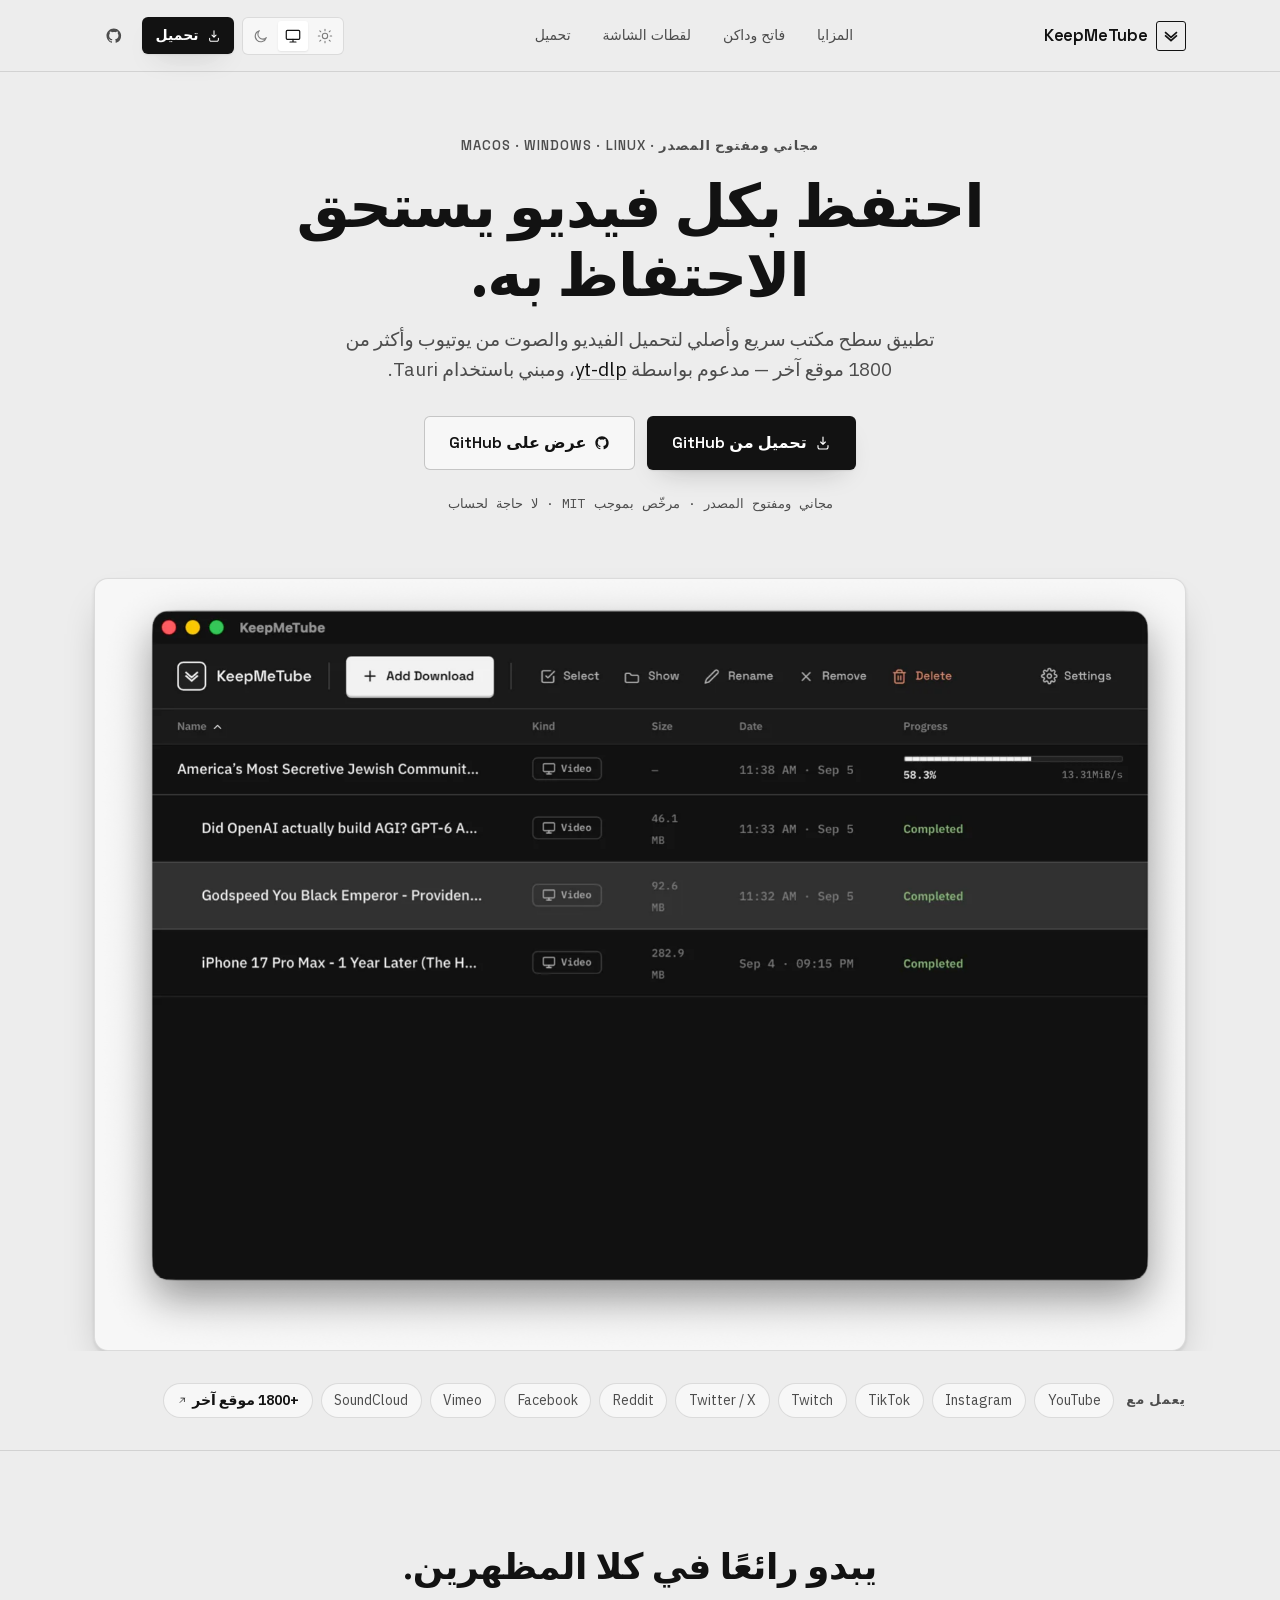
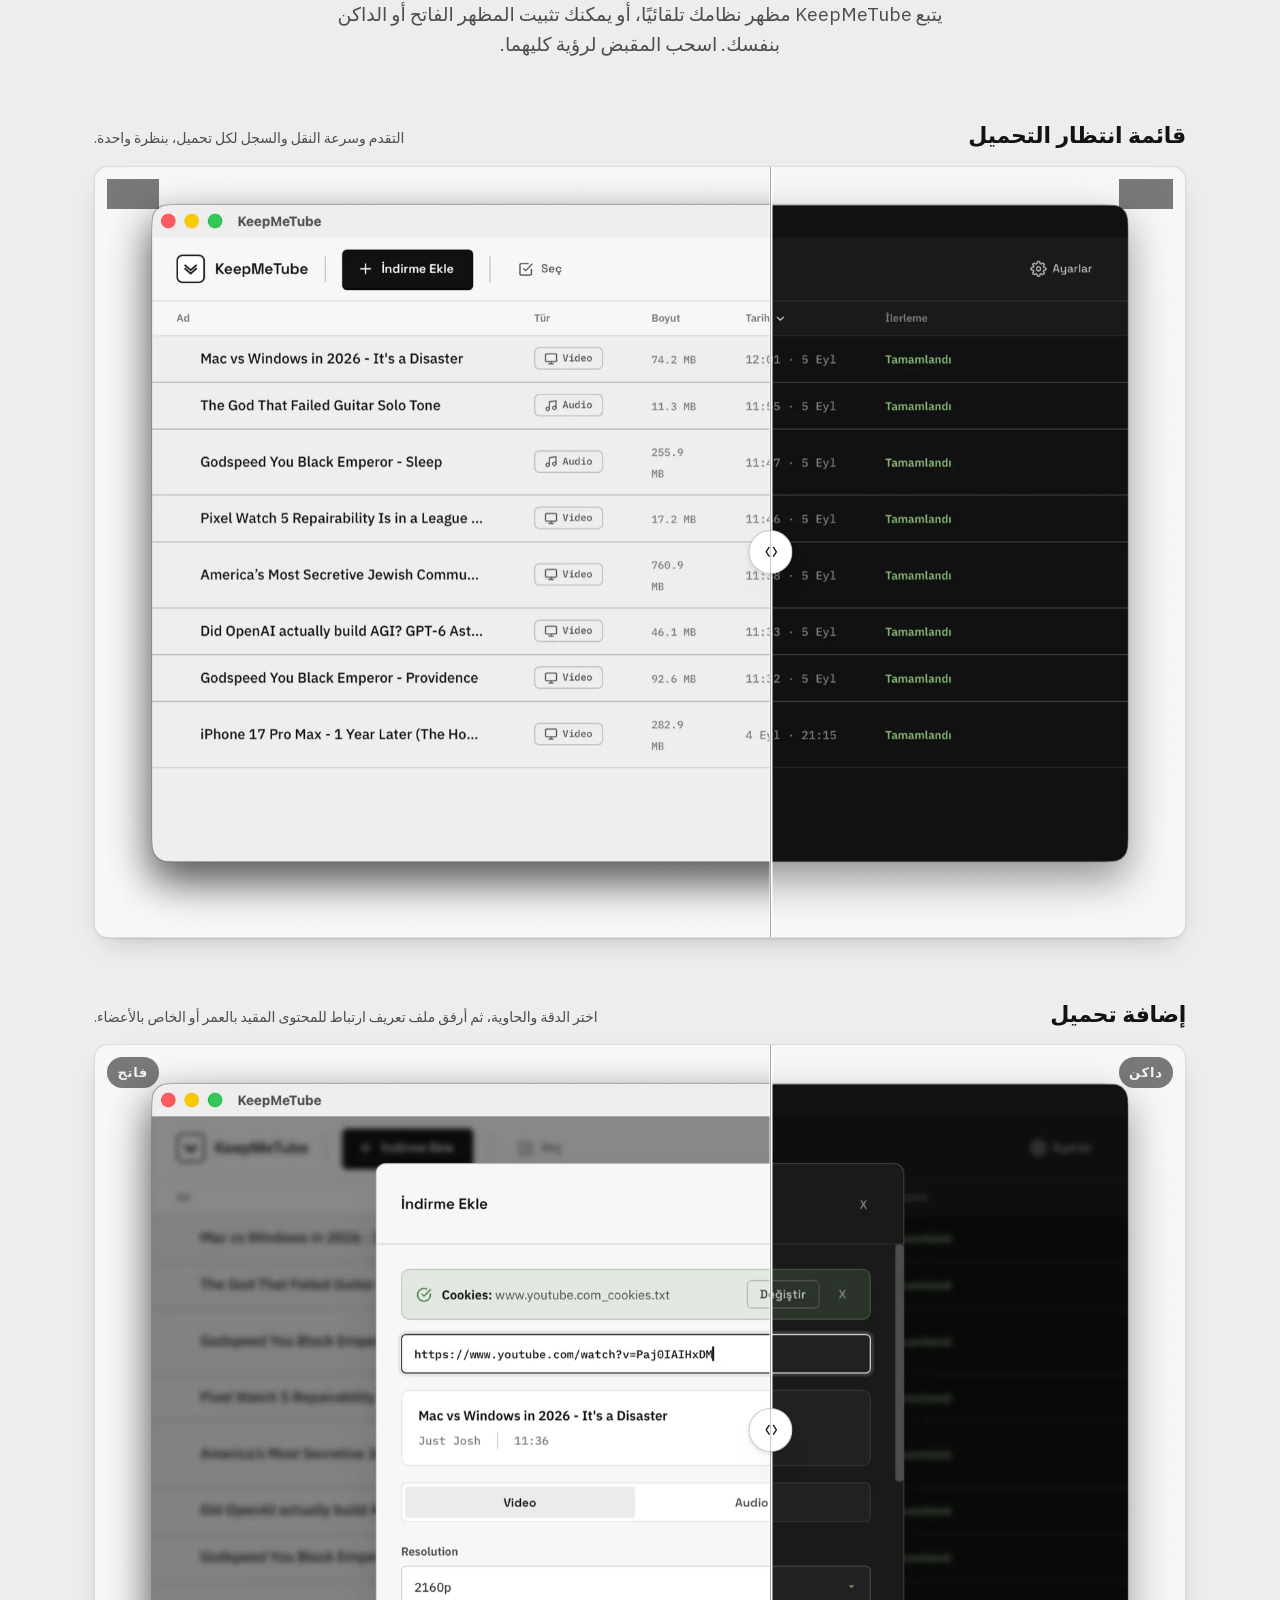
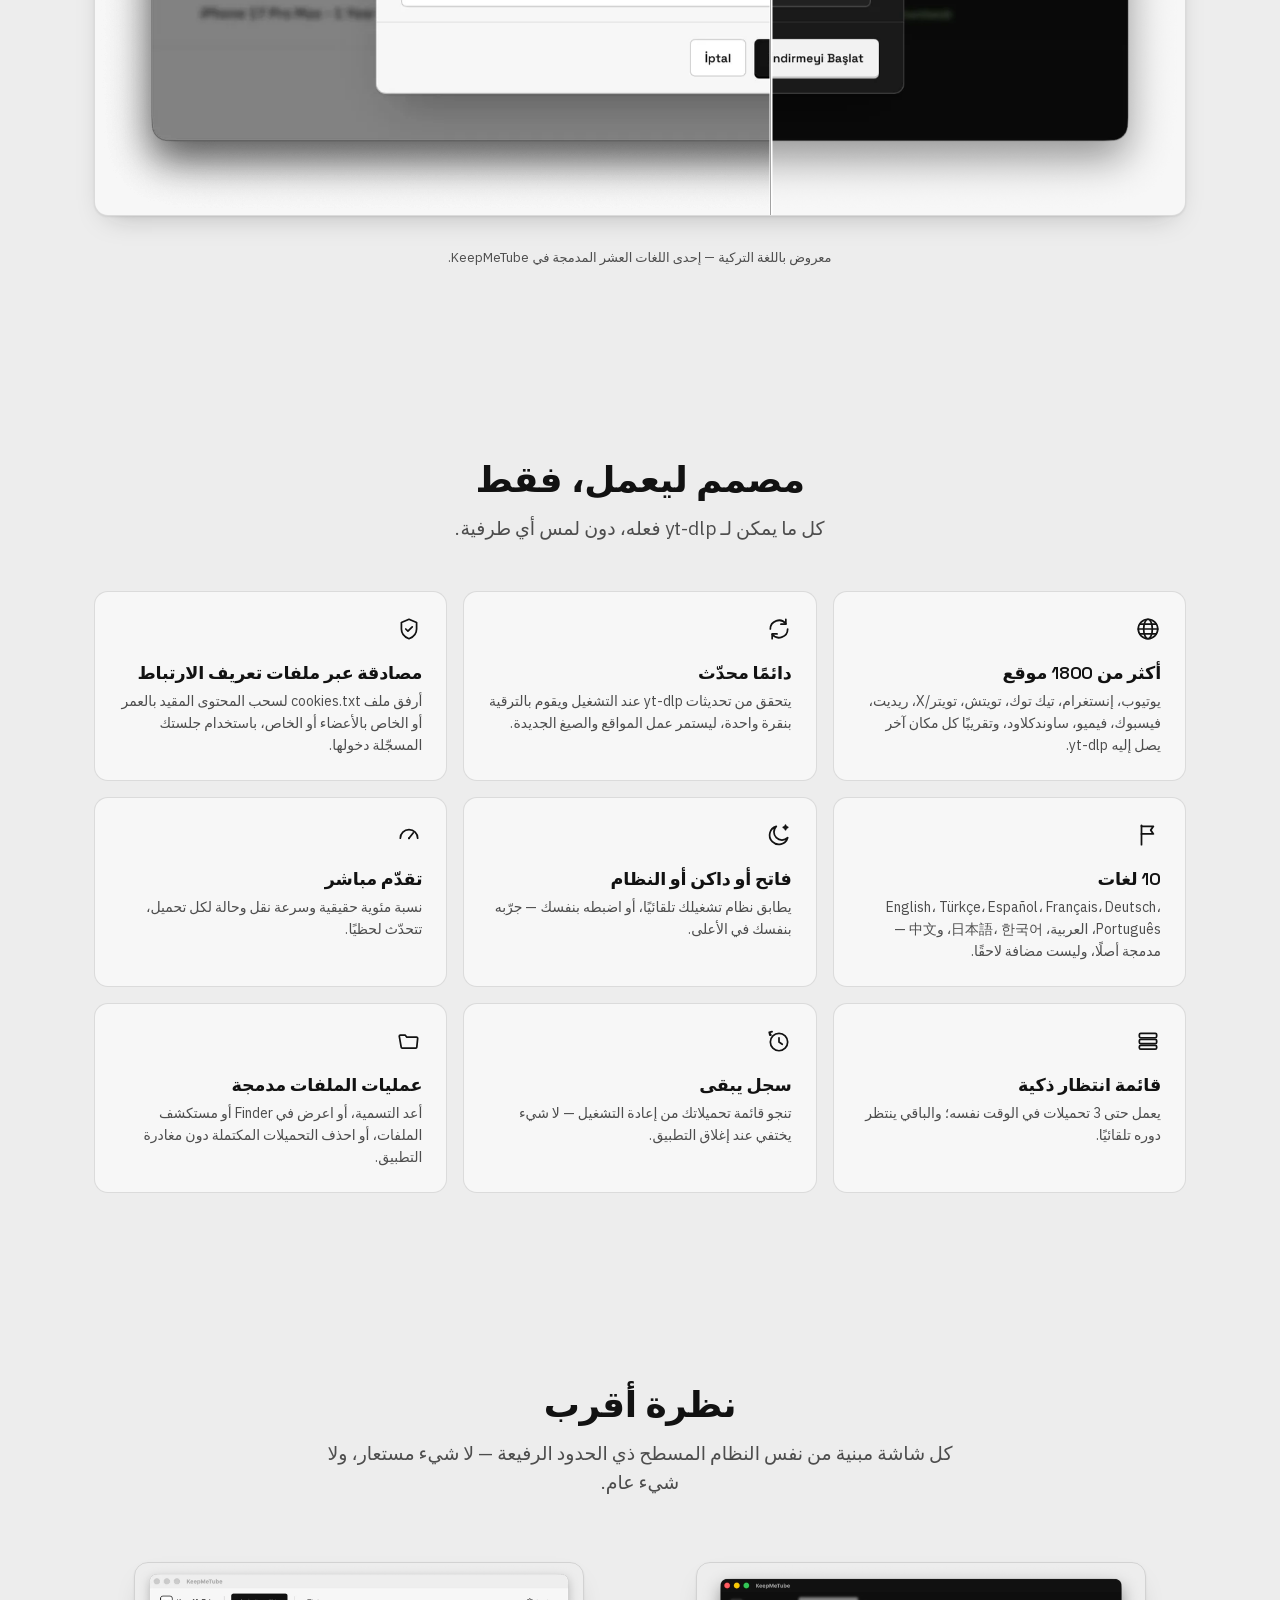
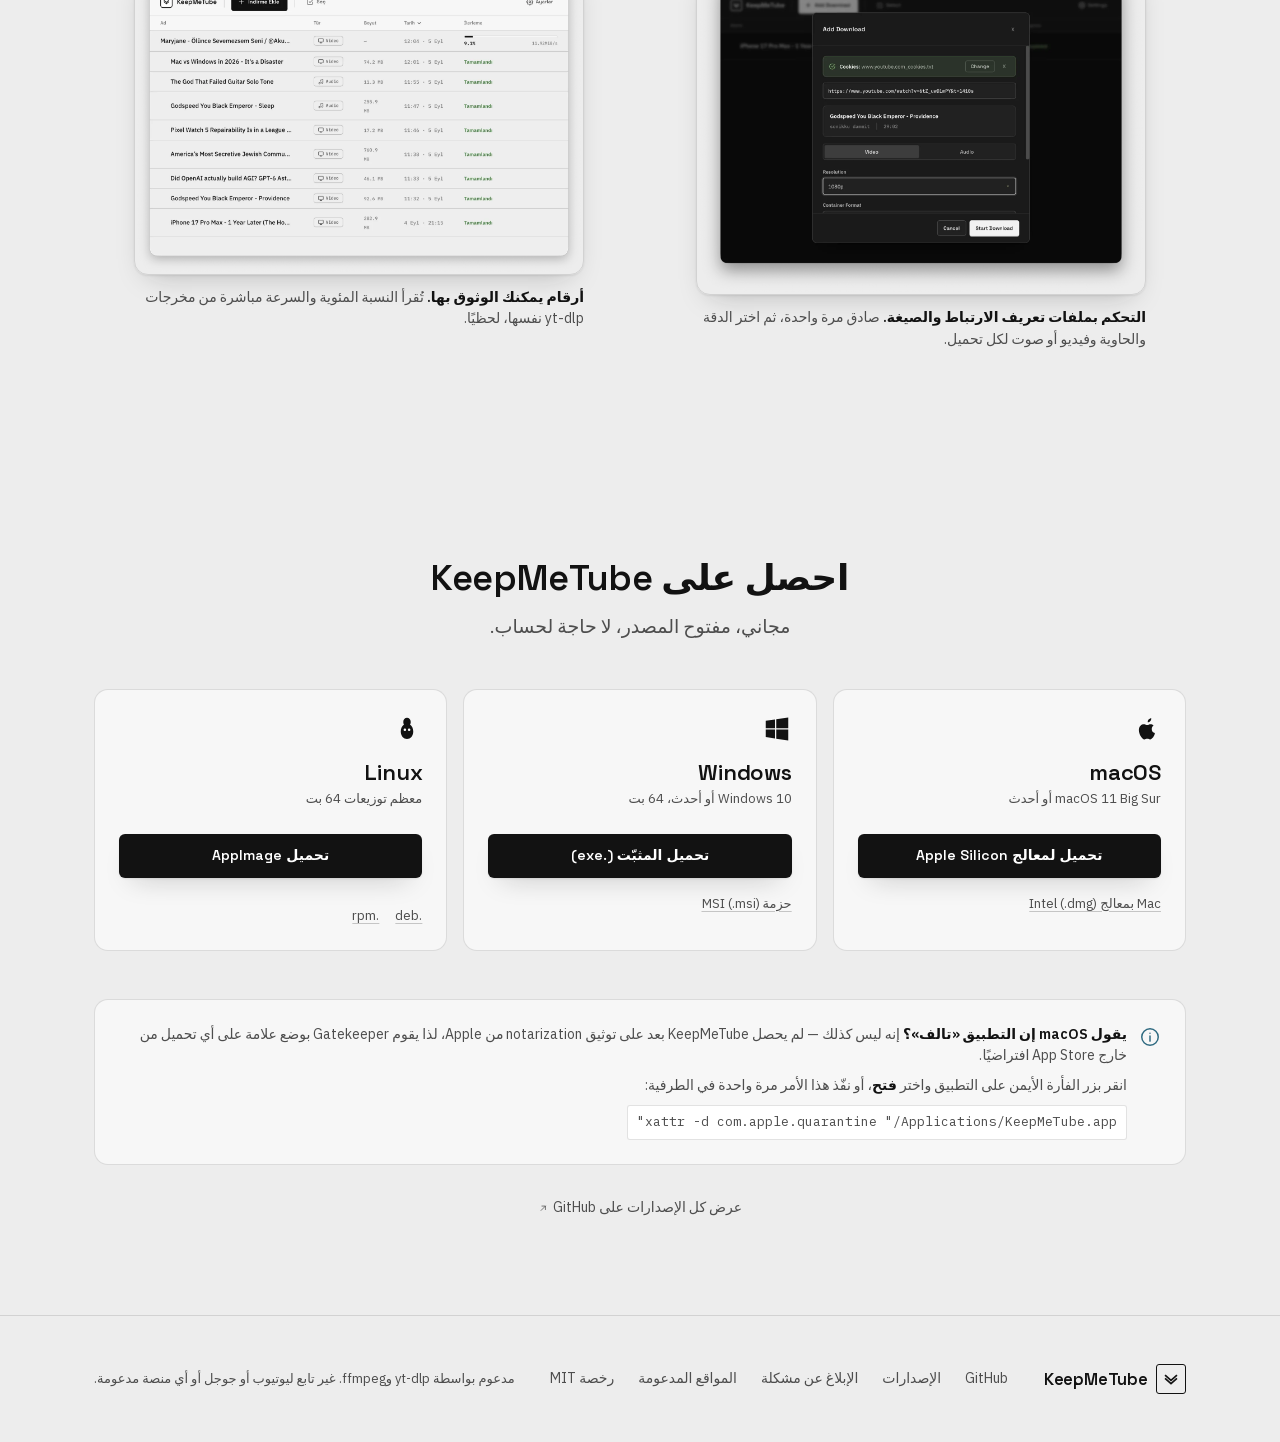
==== ar/index.html @ 51a0f320 "Add all 10 app languages + related-search SEO Generates index.html (English, root) and tr/es/fr/de/p" ====
<!doctype html>
<html lang="ar" dir="rtl">
<head>
<meta charset="UTF-8">
<meta name="viewport" content="width=device-width, initial-scale=1">
<title>KeepMeTube — محمّل يوتيوب إلى MP3 وMP4</title>
<meta name="description" content="حمّل فيديوهات يوتيوب بصيغة MP4 أو الصوت بصيغة MP3، بالإضافة إلى أكثر من 1800 موقع آخر — مجاني ومفتوح المصدر، ويعمل بشكل أصلي على macOS وWindows وLinux. مدعوم بواسطة yt-dlp.">
<meta name="theme-color" content="#ededed" id="theme-color-meta">
<link rel="canonical" href="https://keepmetube.t3tracon.com.tr/ar/">
<link rel="alternate" hreflang="en" href="https://keepmetube.t3tracon.com.tr/">
<link rel="alternate" hreflang="tr" href="https://keepmetube.t3tracon.com.tr/tr/">
<link rel="alternate" hreflang="es" href="https://keepmetube.t3tracon.com.tr/es/">
<link rel="alternate" hreflang="fr" href="https://keepmetube.t3tracon.com.tr/fr/">
<link rel="alternate" hreflang="de" href="https://keepmetube.t3tracon.com.tr/de/">
<link rel="alternate" hreflang="pt" href="https://keepmetube.t3tracon.com.tr/pt/">
<link rel="alternate" hreflang="ar" href="https://keepmetube.t3tracon.com.tr/ar/">
<link rel="alternate" hreflang="ja" href="https://keepmetube.t3tracon.com.tr/ja/">
<link rel="alternate" hreflang="ko" href="https://keepmetube.t3tracon.com.tr/ko/">
<link rel="alternate" hreflang="zh" href="https://keepmetube.t3tracon.com.tr/zh/">
<link rel="alternate" hreflang="x-default" href="https://keepmetube.t3tracon.com.tr/">

<link rel="icon" href="/favicon.ico" sizes="48x48">
<link rel="icon" href="/favicon.svg" type="image/svg+xml">
<link rel="icon" href="/assets/favicon-32.png" sizes="32x32" type="image/png">
<link rel="apple-touch-icon" href="/assets/apple-touch-icon.png">

<meta property="og:title" content="KeepMeTube — محمّل يوتيوب إلى MP3 وMP4">
<meta property="og:description" content="حمّل فيديوهات يوتيوب بصيغة MP4 أو الصوت بصيغة MP3، بالإضافة إلى أكثر من 1800 موقع آخر. مجاني ومفتوح المصدر، macOS/Windows/Linux.">
<meta property="og:type" content="website">
<meta property="og:url" content="https://keepmetube.t3tracon.com.tr/ar/">
<meta property="og:locale" content="ar_AR">
<meta property="og:site_name" content="KeepMeTube">
<meta property="og:image" content="https://keepmetube.t3tracon.com.tr/assets/screenshots/list-dark-en.png">
<meta name="twitter:card" content="summary_large_image">
<meta name="twitter:title" content="KeepMeTube — محمّل يوتيوب إلى MP3 وMP4">
<meta name="twitter:description" content="حمّل فيديوهات يوتيوب بصيغة MP4 أو الصوت بصيغة MP3، بالإضافة إلى أكثر من 1800 موقع آخر. مجاني ومفتوح المصدر.">
<meta name="twitter:image" content="https://keepmetube.t3tracon.com.tr/assets/screenshots/list-dark-en.png">

<script type="application/ld+json">
{
  "@context": "https://schema.org",
  "@type": "SoftwareApplication",
  "name": "KeepMeTube",
  "url": "https://keepmetube.t3tracon.com.tr/ar/",
  "description": "تطبيق سطح مكتب مجاني ومفتوح المصدر لتحميل فيديو يوتيوب بصيغة MP4 أو الصوت بصيغة MP3، بالإضافة إلى أكثر من 1800 موقع آخر. سريع وأصلي على macOS وWindows وLinux — مدعوم بواسطة yt-dlp.",
  "inLanguage": "ar",
  "applicationCategory": "MultimediaApplication",
  "operatingSystem": "macOS, Windows, Linux",
  "offers": {
    "@type": "Offer",
    "price": "0",
    "priceCurrency": "USD"
  },
  "downloadUrl": "https://github.com/Tetracon05/KeepMeTube/releases/latest",
  "license": "https://github.com/Tetracon05/KeepMeTube/blob/main/LICENSE",
  "author": {
    "@type": "Person",
    "name": "Tetracon05",
    "url": "https://github.com/Tetracon05"
  }
}
</script>

<link rel="preload" href="/fonts/SpaceGrotesk-variable-latin.woff2" as="font" type="font/woff2" crossorigin>
<link rel="preload" href="/fonts/IBMPlexSans-variable-latin.woff2" as="font" type="font/woff2" crossorigin>
<link rel="stylesheet" href="/css/fonts.css">
<link rel="stylesheet" href="/css/style.css">
</head>
<body>

<svg aria-hidden="true" style="position:absolute; width:0; height:0; overflow:hidden;" xmlns="http://www.w3.org/2000/svg">
<defs>
<symbol id="icon-logo" viewBox="0 0 48 48" fill="none" stroke="currentColor" stroke-width="5" stroke-linecap="square" stroke-linejoin="miter">
  <path d="M8 14 L24 28 L40 14"/>
  <path d="M8 24 L24 38 L40 24"/>
</symbol>
<symbol id="icon-download" viewBox="0 0 24 24" fill="none" stroke="currentColor" stroke-width="1.75" stroke-linecap="round" stroke-linejoin="round">
  <path d="M12 3v11m0 0-3.5-3.5M12 14l3.5-3.5"/>
  <path d="M4.5 16v2.5A2.5 2.5 0 0 0 7 21h10a2.5 2.5 0 0 0 2.5-2.5V16"/>
</symbol>
<symbol id="icon-github" viewBox="0 0 24 24" fill="currentColor">
  <path fill-rule="evenodd" clip-rule="evenodd" d="M12 2C6.477 2 2 6.484 2 12.017c0 4.425 2.865 8.18 6.839 9.504.5.092.682-.217.682-.483 0-.237-.008-.868-.013-1.703-2.782.605-3.369-1.343-3.369-1.343-.454-1.158-1.11-1.466-1.11-1.466-.908-.62.069-.608.069-.608 1.003.07 1.531 1.032 1.531 1.032.892 1.53 2.341 1.088 2.91.833.092-.647.35-1.088.636-1.339-2.221-.253-4.555-1.113-4.555-4.951 0-1.093.39-1.988 1.029-2.688-.103-.253-.446-1.272.098-2.65 0 0 .84-.27 2.75 1.026A9.564 9.564 0 0 1 12 6.844c.85.004 1.705.115 2.504.337 1.909-1.296 2.747-1.027 2.747-1.027.546 1.379.202 2.398.1 2.651.64.7 1.028 1.595 1.028 2.688 0 3.848-2.339 4.695-4.566 4.943.359.309.678.919.678 1.852 0 1.336-.012 2.415-.012 2.743 0 .268.18.58.688.482A10.02 10.02 0 0 0 22 12.017C22 6.484 17.522 2 12 2Z"/>
</symbol>
<symbol id="icon-globe" viewBox="0 0 24 24" fill="none" stroke="currentColor" stroke-width="1.6" stroke-linecap="round">
  <circle cx="12" cy="12" r="9"/>
  <ellipse cx="12" cy="12" rx="4" ry="9"/>
  <path d="M3 12h18M4.5 7.5h15M4.5 16.5h15"/>
</symbol>
<symbol id="icon-refresh" viewBox="0 0 24 24" fill="none" stroke="currentColor" stroke-width="1.6" stroke-linecap="round" stroke-linejoin="round">
  <path d="M4 12a8 8 0 0 1 14.3-4.9"/>
  <path d="M20 12a8 8 0 0 1-14.3 4.9"/>
  <path d="M18.3 3v4.5h-4.5"/>
  <path d="M5.7 21v-4.5h4.5"/>
</symbol>
<symbol id="icon-shield" viewBox="0 0 24 24" fill="none" stroke="currentColor" stroke-width="1.6" stroke-linejoin="round" stroke-linecap="round">
  <path d="M12 3l7 3v6c0 4.5-3 7.5-7 9-4-1.5-7-4.5-7-9V6l7-3Z"/>
  <path d="M9 12l2 2 4-4"/>
</symbol>
<symbol id="icon-flag" viewBox="0 0 24 24" fill="none" stroke="currentColor" stroke-width="1.6" stroke-linecap="round" stroke-linejoin="round">
  <path d="M6 3v18"/>
  <path d="M6 4h11l-2.5 3.5L17 11H6"/>
</symbol>
<symbol id="icon-moon-stars" viewBox="0 0 24 24" fill="none" stroke="currentColor" stroke-width="1.6" stroke-linejoin="round" stroke-linecap="round">
  <path d="M20 14.5A8.5 8.5 0 1 1 9.5 4a6.5 6.5 0 0 0 10.5 10.5Z"/>
  <path d="M18 3l.6 1.4L20 5l-1.4.6L18 7l-.6-1.4L16 5l1.4-.6L18 3Z"/>
</symbol>
<symbol id="icon-gauge" viewBox="0 0 24 24" fill="none" stroke="currentColor" stroke-width="1.6" stroke-linecap="round" stroke-linejoin="round">
  <path d="M4 15a8 8 0 1 1 16 0"/>
  <path d="M12 15l4-5"/>
  <circle cx="12" cy="15" r="1" fill="currentColor" stroke="none"/>
</symbol>
<symbol id="icon-stack" viewBox="0 0 24 24" fill="none" stroke="currentColor" stroke-width="1.6" stroke-linejoin="round">
  <rect x="4" y="5" width="16" height="4" rx="1.3"/>
  <rect x="4" y="10.5" width="16" height="4" rx="1.3"/>
  <rect x="4" y="16" width="16" height="3.5" rx="1.3"/>
</symbol>
<symbol id="icon-history" viewBox="0 0 24 24" fill="none" stroke="currentColor" stroke-width="1.6" stroke-linecap="round" stroke-linejoin="round">
  <circle cx="12" cy="13" r="8"/>
  <path d="M12 9v4l3 2"/>
  <path d="M4.5 6.5 3 4m0 0 2.6-.6M3 4l.6 2.6"/>
</symbol>
<symbol id="icon-folder" viewBox="0 0 24 24" fill="none" stroke="currentColor" stroke-width="1.6" stroke-linejoin="round" stroke-linecap="round">
  <path d="M3 7.5a1 1 0 0 1 1-1h4.4l1.6 2H19a1 1 0 0 1 1 1.1l-.8 8.1a1 1 0 0 1-1 .9H5.8a1 1 0 0 1-1-.9L3 7.5Z"/>
</symbol>
<symbol id="icon-sun" viewBox="0 0 24 24" fill="none" stroke="currentColor" stroke-width="1.6" stroke-linecap="round">
  <circle cx="12" cy="12" r="4"/>
  <path d="M12 2v2.2M12 19.8V22M4.2 4.2l1.5 1.5M18.3 18.3l1.5 1.5M2 12h2.2M19.8 12H22M4.2 19.8l1.5-1.5M18.3 5.7l1.5-1.5"/>
</symbol>
<symbol id="icon-monitor" viewBox="0 0 24 24" fill="none" stroke="currentColor" stroke-width="1.6" stroke-linecap="round" stroke-linejoin="round">
  <rect x="3" y="4.5" width="18" height="12" rx="1.4"/>
  <path d="M8 20h8M12 16.5V20"/>
</symbol>
<symbol id="icon-moon" viewBox="0 0 24 24" fill="none" stroke="currentColor" stroke-width="1.6" stroke-linejoin="round">
  <path d="M20 14.5A8.5 8.5 0 1 1 9.5 4a6.5 6.5 0 0 0 10.5 10.5Z"/>
</symbol>
<symbol id="icon-menu" viewBox="0 0 24 24" fill="none" stroke="currentColor" stroke-width="1.6" stroke-linecap="round">
  <path d="M4 7h16M4 12h16M4 17h16"/>
</symbol>
<symbol id="icon-close" viewBox="0 0 24 24" fill="none" stroke="currentColor" stroke-width="1.6" stroke-linecap="round">
  <path d="M6 6l12 12M18 6 6 18"/>
</symbol>
<symbol id="icon-info" viewBox="0 0 24 24" fill="none" stroke="currentColor" stroke-width="1.6" stroke-linecap="round">
  <circle cx="12" cy="12" r="9"/>
  <path d="M12 11v5.5M12 7.8v.01"/>
</symbol>
<symbol id="icon-apple" viewBox="0 0 24 24" fill="currentColor">
  <path d="M15.6 8.1c-1 0-1.9.6-2.6.6-.7 0-1.7-.6-2.7-.6-1.9 0-4 1.6-4 4.7 0 3.5 2.6 7.5 4.4 7.5.8 0 1.2-.5 2.3-.5s1.4.5 2.3.5c1.5 0 3.8-3.1 3.8-5.1-1.6-.4-2.5-1.7-2.5-3.3 0-1.3.8-2.4 1.5-2.8-.7-.7-1.6-1-2.5-1Z"/>
  <path d="M14.1 4.4c.5-.6 1.4-1.1 2.1-1.1.1.9-.2 1.7-.7 2.3-.5.6-1.4 1.1-2.1 1-.1-.8.2-1.6.7-2.2Z"/>
</symbol>
<symbol id="icon-windows" viewBox="0 0 24 24" fill="currentColor">
  <path d="M3 5.4 10.4 4.3V11.3H3zM11.4 4.2 21 2.8V11.3H11.4zM3 12.3H10.4V19.5L3 18.4zM11.4 12.3H21V21.2L11.4 19.8Z"/>
</symbol>
<symbol id="icon-linux" viewBox="0 0 24 24" fill="currentColor">
  <path d="M12 3c-1.7 0-3 1.5-3 3.3 0 .8.2 1.5.6 2.1C8.1 9.4 7 11.5 7 14c0 3.6 2.2 6 5 6s5-2.4 5-6c0-2.5-1.1-4.6-2.6-5.6.4-.6.6-1.3.6-2.1C15 4.5 13.7 3 12 3Z"/>
  <circle cx="10.3" cy="12.6" r="1" fill="var(--bg-2)"/>
  <circle cx="13.7" cy="12.6" r="1" fill="var(--bg-2)"/>
</symbol>
<symbol id="icon-external" viewBox="0 0 24 24" fill="none" stroke="currentColor" stroke-width="1.7" stroke-linecap="round" stroke-linejoin="round">
  <path d="M7 17 17 7"/>
  <path d="M9 7h8v8"/>
</symbol>
<symbol id="icon-arrow-right" viewBox="0 0 24 24" fill="none" stroke="currentColor" stroke-width="1.7" stroke-linecap="round" stroke-linejoin="round">
  <path d="M4 12h16M13 6l6 6-6 6"/>
</symbol>
<symbol id="icon-drag" viewBox="0 0 24 24" fill="none" stroke="currentColor" stroke-width="1.8" stroke-linecap="round" stroke-linejoin="round">
  <path d="M9 6 5 12l4 6M15 6l4 6-4 6"/>
</symbol>
</defs>
</svg>

<a class="skip-link" href="#main">تخطَّ إلى المحتوى</a>

<header class="site-header">
  <div class="wrap site-header__inner">
    <a href="#top" class="brand">
      <span class="logo-mark" aria-hidden="true"><svg class="icon"><use href="#icon-logo"></use></svg></span>
      <span class="brand-wordmark">KeepMeTube</span>
    </a>

    <nav class="site-nav" aria-label="Primary">
      <a href="#features">المزايا</a>
      <a href="#compare">فاتح وداكن</a>
      <a href="#screenshots">لقطات الشاشة</a>
      <a href="#download">تحميل</a>
    </nav>

    <div class="header-actions">
      <div class="theme-switch header-theme-switch" role="radiogroup" aria-label="Theme" data-theme-switch>
        <button type="button" role="radio" data-theme-choice="light" aria-label="المظهر الفاتح" aria-checked="false"><svg class="icon" aria-hidden="true"><use href="#icon-sun"></use></svg></button>
        <button type="button" role="radio" data-theme-choice="system" aria-label="مطابقة النظام" aria-checked="false"><svg class="icon" aria-hidden="true"><use href="#icon-monitor"></use></svg></button>
        <button type="button" role="radio" data-theme-choice="dark" aria-label="المظهر الداكن" aria-checked="false"><svg class="icon" aria-hidden="true"><use href="#icon-moon"></use></svg></button>
      </div>

      <a href="https://github.com/Tetracon05/KeepMeTube/releases/latest" class="btn btn--primary btn--sm nav-download" data-download-cta>
        <svg class="icon" aria-hidden="true"><use href="#icon-download"></use></svg>
        <span>تحميل</span>
      </a>

      <a href="https://github.com/Tetracon05/KeepMeTube" class="icon-btn nav-github" aria-label="عرض الكود المصدري على GitHub">
        <svg class="icon" aria-hidden="true"><use href="#icon-github"></use></svg>
      </a>

      <button type="button" class="icon-btn menu-toggle" data-menu-toggle aria-expanded="false" aria-controls="mobile-nav" aria-label="فتح القائمة">
        <svg class="icon" aria-hidden="true"><use href="#icon-menu"></use></svg>
      </button>
    </div>
  </div>
</header>

<div class="mobile-nav" id="mobile-nav" data-mobile-nav hidden>
  <a href="#features">المزايا</a>
  <a href="#compare">فاتح وداكن</a>
  <a href="#screenshots">لقطات الشاشة</a>
  <a href="#download">تحميل</a>
  <a href="https://github.com/Tetracon05/KeepMeTube">GitHub</a>
  <div class="theme-switch mobile-nav__theme-switch" role="radiogroup" aria-label="Theme" data-theme-switch>
    <button type="button" role="radio" data-theme-choice="light" aria-label="المظهر الفاتح" aria-checked="false"><svg class="icon" aria-hidden="true"><use href="#icon-sun"></use></svg></button>
    <button type="button" role="radio" data-theme-choice="system" aria-label="مطابقة النظام" aria-checked="false"><svg class="icon" aria-hidden="true"><use href="#icon-monitor"></use></svg></button>
    <button type="button" role="radio" data-theme-choice="dark" aria-label="المظهر الداكن" aria-checked="false"><svg class="icon" aria-hidden="true"><use href="#icon-moon"></use></svg></button>
  </div>
</div>

<main id="main">

  <section class="hero" id="top">
    <div class="wrap hero__inner">
      <p class="eyebrow">مجاني ومفتوح المصدر · macOS · Windows · Linux</p>
      <h1>احتفظ بكل فيديو يستحق الاحتفاظ به.</h1>
      <p class="hero__lead">تطبيق سطح مكتب سريع وأصلي لتحميل الفيديو والصوت من يوتيوب وأكثر من 1800 موقع آخر — مدعوم بواسطة <a href="https://github.com/yt-dlp/yt-dlp">yt-dlp</a>، ومبني باستخدام Tauri.</p>
      <div class="hero__ctas">
        <a href="https://github.com/Tetracon05/KeepMeTube/releases/latest" class="btn btn--primary btn--lg" data-download-cta>
          <svg class="icon" aria-hidden="true"><use href="#icon-download"></use></svg>
          <span data-download-label>تحميل لنظام Mac</span>
        </a>
        <a href="https://github.com/Tetracon05/KeepMeTube" class="btn btn--ghost btn--lg">
          <svg class="icon" aria-hidden="true"><use href="#icon-github"></use></svg>
          عرض على GitHub
        </a>
      </div>
      <p class="hero__meta"><span data-version-badge>مجاني ومفتوح المصدر</span> · مرخّص بموجب MIT · لا حاجة لحساب</p>
    </div>

    <div class="hero__shot wrap">
      <figure class="shot-frame reveal">
        <picture>
          <source srcset="/assets/screenshots/list-dark-en.webp" type="image/webp">
          <img src="/assets/screenshots/list-dark-en.png" alt="مدير التحميلات في KeepMeTube يعرض قائمة بالتحميلات المكتملة والجارية مع أعمدة الحجم والتاريخ والتقدم" width="1600" height="1131" loading="eager">
        </picture>
      </figure>
    </div>
  </section>

  <section class="platform-strip" aria-label="Supported platforms">
    <div class="wrap platform-strip__inner reveal">
      <p class="platform-strip__label">يعمل مع</p>
      <ul class="platform-pills">
        <li>YouTube</li>
        <li>Instagram</li>
        <li>TikTok</li>
        <li>Twitch</li>
        <li>Twitter&nbsp;/&nbsp;X</li>
        <li>Reddit</li>
        <li>Facebook</li>
        <li>Vimeo</li>
        <li>SoundCloud</li>
        <li><a href="https://github.com/yt-dlp/yt-dlp/blob/master/supportedsites.md">+1800 موقع آخر<svg class="icon icon--xs" aria-hidden="true"><use href="#icon-external"></use></svg></a></li>
      </ul>
    </div>
  </section>

  <section class="compare-section" id="compare">
    <div class="wrap">
      <h2>يبدو رائعًا في كلا المظهرين.</h2>
      <p class="section-lead">يتبع KeepMeTube مظهر نظامك تلقائيًا، أو يمكنك تثبيت المظهر الفاتح أو الداكن بنفسك. اسحب المقبض لرؤية كليهما.</p>

      <div class="compare-block reveal">
        <div class="compare-block__head">
          <h3>قائمة انتظار التحميل</h3>
          <p>التقدم وسرعة النقل والسجل لكل تحميل، بنظرة واحدة.</p>
        </div>
        <div class="compare" data-compare>
          <div class="compare__frame" data-compare-frame style="aspect-ratio: 1600 / 1131;">
            <picture>
              <source srcset="/assets/screenshots/queue-dark.webp" type="image/webp">
              <img class="compare__img" src="/assets/screenshots/queue-dark.png" alt="قائمة انتظار التحميل في KeepMeTube بالمظهر الداكن" width="1600" height="1131" loading="lazy">
            </picture>
            <picture>
              <source srcset="/assets/screenshots/queue-light.webp" type="image/webp">
              <img class="compare__img compare__img--top" src="/assets/screenshots/queue-light.png" alt="نفس قائمة انتظار التحميل بالمظهر الفاتح" width="1600" height="1131" loading="lazy">
            </picture>
            <span class="compare__tag compare__tag--left" aria-hidden="true">فاتح</span>
            <span class="compare__tag compare__tag--right" aria-hidden="true">داكن</span>
            <div class="compare__handle" data-compare-handle role="slider" tabindex="0"
                 aria-label="اسحب لمقارنة المظهر الفاتح والداكن لقائمة انتظار التحميل"
                 aria-valuemin="0" aria-valuemax="100" aria-valuenow="50" aria-orientation="horizontal">
              <span class="compare__grip"><svg class="icon" aria-hidden="true"><use href="#icon-drag"></use></svg></span>
            </div>
          </div>
        </div>
      </div>

      <div class="compare-block reveal">
        <div class="compare-block__head">
          <h3>إضافة تحميل</h3>
          <p>اختر الدقة والحاوية، ثم أرفق ملف تعريف ارتباط للمحتوى المقيد بالعمر أو الخاص بالأعضاء.</p>
        </div>
        <div class="compare" data-compare>
          <div class="compare__frame" data-compare-frame style="aspect-ratio: 1600 / 1131;">
            <picture>
              <source srcset="/assets/screenshots/modal-dark.webp" type="image/webp">
              <img class="compare__img" src="/assets/screenshots/modal-dark.png" alt="نافذة إضافة تحميل في KeepMeTube بالمظهر الداكن، مع مصادقة عبر ملفات تعريف الارتباط وضوابط الدقة" width="1600" height="1131" loading="lazy">
            </picture>
            <picture>
              <source srcset="/assets/screenshots/modal-light.webp" type="image/webp">
              <img class="compare__img compare__img--top" src="/assets/screenshots/modal-light.png" alt="نفس نافذة إضافة التحميل بالمظهر الفاتح" width="1600" height="1131" loading="lazy">
            </picture>
            <span class="compare__tag compare__tag--left" aria-hidden="true">فاتح</span>
            <span class="compare__tag compare__tag--right" aria-hidden="true">داكن</span>
            <div class="compare__handle" data-compare-handle role="slider" tabindex="0"
                 aria-label="اسحب لمقارنة المظهر الفاتح والداكن لنافذة إضافة التحميل"
                 aria-valuemin="0" aria-valuemax="100" aria-valuenow="50" aria-orientation="horizontal">
              <span class="compare__grip"><svg class="icon" aria-hidden="true"><use href="#icon-drag"></use></svg></span>
            </div>
          </div>
        </div>
      </div>

      <p class="compare-note">معروض باللغة التركية — إحدى اللغات العشر المدمجة في KeepMeTube.</p>
    </div>
  </section>

  <section class="features" id="features">
    <div class="wrap">
      <h2>مصمم ليعمل، فقط</h2>
      <p class="section-lead">كل ما يمكن لـ yt-dlp فعله، دون لمس أي طرفية.</p>

      <ul class="feature-grid">
        <li class="feature-card reveal">
          <svg class="icon icon--feature" aria-hidden="true"><use href="#icon-globe"></use></svg>
          <h3>أكثر من 1800 موقع</h3>
          <p>يوتيوب، إنستغرام، تيك توك، تويتش، تويتر/X، ريديت، فيسبوك، فيميو، ساوندكلاود، وتقريبًا كل مكان آخر يصل إليه yt-dlp.</p>
        </li>
        <li class="feature-card reveal">
          <svg class="icon icon--feature" aria-hidden="true"><use href="#icon-refresh"></use></svg>
          <h3>دائمًا محدّث</h3>
          <p>يتحقق من تحديثات yt-dlp عند التشغيل ويقوم بالترقية بنقرة واحدة، ليستمر عمل المواقع والصيغ الجديدة.</p>
        </li>
        <li class="feature-card reveal">
          <svg class="icon icon--feature" aria-hidden="true"><use href="#icon-shield"></use></svg>
          <h3>مصادقة عبر ملفات تعريف الارتباط</h3>
          <p>أرفق ملف cookies.txt لسحب المحتوى المقيد بالعمر أو الخاص بالأعضاء أو الخاص، باستخدام جلستك المسجّلة دخولها.</p>
        </li>
        <li class="feature-card reveal">
          <svg class="icon icon--feature" aria-hidden="true"><use href="#icon-flag"></use></svg>
          <h3>10 لغات</h3>
          <p>English، Türkçe، Español، Français، Deutsch، Português، العربية، 日本語، 한국어، و中文 — مدمجة أصلًا، وليست مضافة لاحقًا.</p>
        </li>
        <li class="feature-card reveal">
          <svg class="icon icon--feature" aria-hidden="true"><use href="#icon-moon-stars"></use></svg>
          <h3>فاتح أو داكن أو النظام</h3>
          <p>يطابق نظام تشغيلك تلقائيًا، أو اضبطه بنفسك — جرّبه بنفسك في الأعلى.</p>
        </li>
        <li class="feature-card reveal">
          <svg class="icon icon--feature" aria-hidden="true"><use href="#icon-gauge"></use></svg>
          <h3>تقدّم مباشر</h3>
          <p>نسبة مئوية حقيقية وسرعة نقل وحالة لكل تحميل، تتحدّث لحظيًا.</p>
        </li>
        <li class="feature-card reveal">
          <svg class="icon icon--feature" aria-hidden="true"><use href="#icon-stack"></use></svg>
          <h3>قائمة انتظار ذكية</h3>
          <p>يعمل حتى 3 تحميلات في الوقت نفسه؛ والباقي ينتظر دوره تلقائيًا.</p>
        </li>
        <li class="feature-card reveal">
          <svg class="icon icon--feature" aria-hidden="true"><use href="#icon-history"></use></svg>
          <h3>سجل يبقى</h3>
          <p>تنجو قائمة تحميلاتك من إعادة التشغيل — لا شيء يختفي عند إغلاق التطبيق.</p>
        </li>
        <li class="feature-card reveal">
          <svg class="icon icon--feature" aria-hidden="true"><use href="#icon-folder"></use></svg>
          <h3>عمليات الملفات مدمجة</h3>
          <p>أعد التسمية، أو اعرض في Finder أو مستكشف الملفات، أو احذف التحميلات المكتملة دون مغادرة التطبيق.</p>
        </li>
      </ul>
    </div>
  </section>

  <section class="showcase" id="screenshots">
    <div class="wrap">
      <h2>نظرة أقرب</h2>
      <p class="section-lead">كل شاشة مبنية من نفس النظام المسطح ذي الحدود الرفيعة — لا شيء مستعار، ولا شيء عام.</p>

      <div class="showcase-grid">
        <figure class="showcase-item reveal">
          <picture>
            <source srcset="/assets/screenshots/modal-dark-en.webp" type="image/webp">
            <img src="/assets/screenshots/modal-dark-en.png" alt="نافذة إضافة تحميل باللغة الإنجليزية والمظهر الداكن، تعرض ملف cookies.txt متصلًا وأداة اختيار دقة 1080p" width="1600" height="1183" loading="lazy">
          </picture>
          <figcaption><strong>التحكم بملفات تعريف الارتباط والصيغة.</strong> صادق مرة واحدة، ثم اختر الدقة والحاوية وفيديو أو صوت لكل تحميل.</figcaption>
        </figure>
        <figure class="showcase-item reveal">
          <picture>
            <source srcset="/assets/screenshots/progress-light.webp" type="image/webp">
            <img src="/assets/screenshots/progress-light.png" alt="قائمة التحميلات بالمظهر الفاتح مع تحميل نشط عند 9.1 بالمئة وسرعة نقل 11.92 ميبيبايت في الثانية" width="1600" height="1111" loading="lazy">
          </picture>
          <figcaption><strong>أرقام يمكنك الوثوق بها.</strong> تُقرأ النسبة المئوية والسرعة مباشرة من مخرجات yt-dlp نفسها، لحظيًا.</figcaption>
        </figure>
      </div>
    </div>
  </section>

  <section class="download" id="download">
    <div class="wrap">
      <h2>احصل على KeepMeTube</h2>
      <p class="section-lead"><span data-version-badge-2>مجاني، مفتوح المصدر، لا حاجة لحساب.</span></p>

      <div class="platform-cards">
        <div class="platform-card reveal">
          <svg class="icon icon--platform" aria-hidden="true"><use href="#icon-apple"></use></svg>
          <h3>macOS</h3>
          <p class="platform-card__req">macOS 11 Big Sur أو أحدث</p>
          <a class="btn btn--primary" data-asset="mac-primary" href="https://github.com/Tetracon05/KeepMeTube/releases/latest">
            <span data-asset-label>تحميل لمعالج Apple Silicon</span>
          </a>
          <a class="platform-card__alt" data-asset="mac-secondary" href="https://github.com/Tetracon05/KeepMeTube/releases/latest">‏Mac بمعالج Intel (.dmg)</a>
        </div>

        <div class="platform-card reveal">
          <svg class="icon icon--platform" aria-hidden="true"><use href="#icon-windows"></use></svg>
          <h3>Windows</h3>
          <p class="platform-card__req">Windows 10 أو أحدث، 64 بت</p>
          <a class="btn btn--primary" data-asset="win-primary" href="https://github.com/Tetracon05/KeepMeTube/releases/latest">
            <span data-asset-label>تحميل المثبّت (.exe)</span>
          </a>
          <a class="platform-card__alt" data-asset="win-secondary" href="https://github.com/Tetracon05/KeepMeTube/releases/latest">حزمة MSI (.msi)</a>
        </div>

        <div class="platform-card reveal">
          <svg class="icon icon--platform" aria-hidden="true"><use href="#icon-linux"></use></svg>
          <h3>Linux</h3>
          <p class="platform-card__req">معظم توزيعات 64 بت</p>
          <a class="btn btn--primary" data-asset="linux-primary" href="https://github.com/Tetracon05/KeepMeTube/releases/latest">
            <span data-asset-label>تحميل AppImage</span>
          </a>
          <span class="platform-card__alt-row">
            <a class="platform-card__alt" data-asset="linux-secondary" href="https://github.com/Tetracon05/KeepMeTube/releases/latest">.deb</a>
            <a class="platform-card__alt" data-asset="linux-tertiary" href="https://github.com/Tetracon05/KeepMeTube/releases/latest">.rpm</a>
          </span>
        </div>
      </div>

      <div class="callout reveal">
        <svg class="icon" aria-hidden="true"><use href="#icon-info"></use></svg>
        <div>
          <p><strong>يقول macOS إن التطبيق «تالف»؟</strong> إنه ليس كذلك — لم يحصل KeepMeTube بعد على توثيق notarization من Apple، لذا يقوم Gatekeeper بوضع علامة على أي تحميل من خارج App Store افتراضيًا.</p>
          <p>انقر بزر الفأرة الأيمن على التطبيق واختر <strong>فتح</strong>، أو نفّذ هذا الأمر مرة واحدة في الطرفية:</p>
          <code>xattr -d com.apple.quarantine "/Applications/KeepMeTube.app"</code>
        </div>
      </div>

      <p class="download-fallback"><a href="https://github.com/Tetracon05/KeepMeTube/releases">عرض كل الإصدارات على GitHub<svg class="icon icon--xs" aria-hidden="true"><use href="#icon-external"></use></svg></a></p>
    </div>
  </section>

</main>

<footer class="site-footer">
  <div class="wrap footer__inner">
    <a href="#top" class="brand footer__brand">
      <span class="logo-mark" aria-hidden="true"><svg class="icon"><use href="#icon-logo"></use></svg></span>
      <span class="brand-wordmark">KeepMeTube</span>
    </a>
    <nav class="footer__links" aria-label="Footer">
      <a href="https://github.com/Tetracon05/KeepMeTube">GitHub</a>
      <a href="https://github.com/Tetracon05/KeepMeTube/releases">الإصدارات</a>
      <a href="https://github.com/Tetracon05/KeepMeTube/issues">الإبلاغ عن مشكلة</a>
      <a href="https://github.com/yt-dlp/yt-dlp/blob/master/supportedsites.md">المواقع المدعومة</a>
      <a href="https://github.com/Tetracon05/KeepMeTube/blob/main/LICENSE">رخصة MIT</a>
    </nav>
    <p class="footer__fine">مدعوم بواسطة yt-dlp وffmpeg. غير تابع ليوتيوب أو جوجل أو أي منصة مدعومة.</p>
  </div>
</footer>

<script src="/js/main.js"></script>
</body>
</html>
---- css/fonts.css ----
@font-face {
  font-family: 'Space Grotesk';
  font-style: normal;
  font-weight: 500;
  font-display: swap;
  src: url('../fonts/SpaceGrotesk-variable-latin-ext.woff2') format('woff2');
  unicode-range: U+0100-02BA, U+02BD-02C5, U+02C7-02CC, U+02CE-02D7, U+02DD-02FF, U+0304, U+0308, U+0329, U+1D00-1DBF, U+1E00-1E9F, U+1EF2-1EFF, U+2020, U+20A0-20AB, U+20AD-20C0, U+2113, U+2C60-2C7F, U+A720-A7FF;
}

@font-face {
  font-family: 'Space Grotesk';
  font-style: normal;
  font-weight: 500;
  font-display: swap;
  src: url('../fonts/SpaceGrotesk-variable-latin.woff2') format('woff2');
  unicode-range: U+0000-00FF, U+0131, U+0152-0153, U+02BB-02BC, U+02C6, U+02DA, U+02DC, U+0304, U+0308, U+0329, U+2000-206F, U+20AC, U+2122, U+2191, U+2193, U+2212, U+2215, U+FEFF, U+FFFD;
}

@font-face {
  font-family: 'Space Grotesk';
  font-style: normal;
  font-weight: 600;
  font-display: swap;
  src: url('../fonts/SpaceGrotesk-variable-latin-ext.woff2') format('woff2');
  unicode-range: U+0100-02BA, U+02BD-02C5, U+02C7-02CC, U+02CE-02D7, U+02DD-02FF, U+0304, U+0308, U+0329, U+1D00-1DBF, U+1E00-1E9F, U+1EF2-1EFF, U+2020, U+20A0-20AB, U+20AD-20C0, U+2113, U+2C60-2C7F, U+A720-A7FF;
}

@font-face {
  font-family: 'Space Grotesk';
  font-style: normal;
  font-weight: 600;
  font-display: swap;
  src: url('../fonts/SpaceGrotesk-variable-latin.woff2') format('woff2');
  unicode-range: U+0000-00FF, U+0131, U+0152-0153, U+02BB-02BC, U+02C6, U+02DA, U+02DC, U+0304, U+0308, U+0329, U+2000-206F, U+20AC, U+2122, U+2191, U+2193, U+2212, U+2215, U+FEFF, U+FFFD;
}

@font-face {
  font-family: 'Space Grotesk';
  font-style: normal;
  font-weight: 700;
  font-display: swap;
  src: url('../fonts/SpaceGrotesk-variable-latin-ext.woff2') format('woff2');
  unicode-range: U+0100-02BA, U+02BD-02C5, U+02C7-02CC, U+02CE-02D7, U+02DD-02FF, U+0304, U+0308, U+0329, U+1D00-1DBF, U+1E00-1E9F, U+1EF2-1EFF, U+2020, U+20A0-20AB, U+20AD-20C0, U+2113, U+2C60-2C7F, U+A720-A7FF;
}

@font-face {
  font-family: 'Space Grotesk';
  font-style: normal;
  font-weight: 700;
  font-display: swap;
  src: url('../fonts/SpaceGrotesk-variable-latin.woff2') format('woff2');
  unicode-range: U+0000-00FF, U+0131, U+0152-0153, U+02BB-02BC, U+02C6, U+02DA, U+02DC, U+0304, U+0308, U+0329, U+2000-206F, U+20AC, U+2122, U+2191, U+2193, U+2212, U+2215, U+FEFF, U+FFFD;
}

@font-face {
  font-family: 'IBM Plex Sans';
  font-style: normal;
  font-weight: 400;
  font-display: swap;
  src: url('../fonts/IBMPlexSans-variable-latin-ext.woff2') format('woff2');
  unicode-range: U+0100-02BA, U+02BD-02C5, U+02C7-02CC, U+02CE-02D7, U+02DD-02FF, U+0304, U+0308, U+0329, U+1D00-1DBF, U+1E00-1E9F, U+1EF2-1EFF, U+2020, U+20A0-20AB, U+20AD-20C0, U+2113, U+2C60-2C7F, U+A720-A7FF;
}

@font-face {
  font-family: 'IBM Plex Sans';
  font-style: normal;
  font-weight: 400;
  font-display: swap;
  src: url('../fonts/IBMPlexSans-variable-latin.woff2') format('woff2');
  unicode-range: U+0000-00FF, U+0131, U+0152-0153, U+02BB-02BC, U+02C6, U+02DA, U+02DC, U+0304, U+0308, U+0329, U+2000-206F, U+20AC, U+2122, U+2191, U+2193, U+2212, U+2215, U+FEFF, U+FFFD;
}

@font-face {
  font-family: 'IBM Plex Sans';
  font-style: normal;
  font-weight: 500;
  font-display: swap;
  src: url('../fonts/IBMPlexSans-variable-latin-ext.woff2') format('woff2');
  unicode-range: U+0100-02BA, U+02BD-02C5, U+02C7-02CC, U+02CE-02D7, U+02DD-02FF, U+0304, U+0308, U+0329, U+1D00-1DBF, U+1E00-1E9F, U+1EF2-1EFF, U+2020, U+20A0-20AB, U+20AD-20C0, U+2113, U+2C60-2C7F, U+A720-A7FF;
}

@font-face {
  font-family: 'IBM Plex Sans';
  font-style: normal;
  font-weight: 500;
  font-display: swap;
  src: url('../fonts/IBMPlexSans-variable-latin.woff2') format('woff2');
  unicode-range: U+0000-00FF, U+0131, U+0152-0153, U+02BB-02BC, U+02C6, U+02DA, U+02DC, U+0304, U+0308, U+0329, U+2000-206F, U+20AC, U+2122, U+2191, U+2193, U+2212, U+2215, U+FEFF, U+FFFD;
}

@font-face {
  font-family: 'IBM Plex Sans';
  font-style: normal;
  font-weight: 600;
  font-display: swap;
  src: url('../fonts/IBMPlexSans-variable-latin-ext.woff2') format('woff2');
  unicode-range: U+0100-02BA, U+02BD-02C5, U+02C7-02CC, U+02CE-02D7, U+02DD-02FF, U+0304, U+0308, U+0329, U+1D00-1DBF, U+1E00-1E9F, U+1EF2-1EFF, U+2020, U+20A0-20AB, U+20AD-20C0, U+2113, U+2C60-2C7F, U+A720-A7FF;
}

@font-face {
  font-family: 'IBM Plex Sans';
  font-style: normal;
  font-weight: 600;
  font-display: swap;
  src: url('../fonts/IBMPlexSans-variable-latin.woff2') format('woff2');
  unicode-range: U+0000-00FF, U+0131, U+0152-0153, U+02BB-02BC, U+02C6, U+02DA, U+02DC, U+0304, U+0308, U+0329, U+2000-206F, U+20AC, U+2122, U+2191, U+2193, U+2212, U+2215, U+FEFF, U+FFFD;
}

@font-face {
  font-family: 'IBM Plex Mono';
  font-style: normal;
  font-weight: 400;
  font-display: swap;
  src: url('../fonts/IBMPlexMono-400-latin-ext.woff2') format('woff2');
  unicode-range: U+0100-02BA, U+02BD-02C5, U+02C7-02CC, U+02CE-02D7, U+02DD-02FF, U+0304, U+0308, U+0329, U+1D00-1DBF, U+1E00-1E9F, U+1EF2-1EFF, U+2020, U+20A0-20AB, U+20AD-20C0, U+2113, U+2C60-2C7F, U+A720-A7FF;
}

@font-face {
  font-family: 'IBM Plex Mono';
  font-style: normal;
  font-weight: 400;
  font-display: swap;
  src: url('../fonts/IBMPlexMono-400-latin.woff2') format('woff2');
  unicode-range: U+0000-00FF, U+0131, U+0152-0153, U+02BB-02BC, U+02C6, U+02DA, U+02DC, U+0304, U+0308, U+0329, U+2000-206F, U+20AC, U+2122, U+2191, U+2193, U+2212, U+2215, U+FEFF, U+FFFD;
}

@font-face {
  font-family: 'IBM Plex Mono';
  font-style: normal;
  font-weight: 500;
  font-display: swap;
  src: url('../fonts/IBMPlexMono-500-latin-ext.woff2') format('woff2');
  unicode-range: U+0100-02BA, U+02BD-02C5, U+02C7-02CC, U+02CE-02D7, U+02DD-02FF, U+0304, U+0308, U+0329, U+1D00-1DBF, U+1E00-1E9F, U+1EF2-1EFF, U+2020, U+20A0-20AB, U+20AD-20C0, U+2113, U+2C60-2C7F, U+A720-A7FF;
}

@font-face {
  font-family: 'IBM Plex Mono';
  font-style: normal;
  font-weight: 500;
  font-display: swap;
  src: url('../fonts/IBMPlexMono-500-latin.woff2') format('woff2');
  unicode-range: U+0000-00FF, U+0131, U+0152-0153, U+02BB-02BC, U+02C6, U+02DA, U+02DC, U+0304, U+0308, U+0329, U+2000-206F, U+20AC, U+2122, U+2191, U+2193, U+2212, U+2215, U+FEFF, U+FFFD;
}

@font-face {
  font-family: 'IBM Plex Mono';
  font-style: normal;
  font-weight: 600;
  font-display: swap;
  src: url('../fonts/IBMPlexMono-600-latin-ext.woff2') format('woff2');
  unicode-range: U+0100-02BA, U+02BD-02C5, U+02C7-02CC, U+02CE-02D7, U+02DD-02FF, U+0304, U+0308, U+0329, U+1D00-1DBF, U+1E00-1E9F, U+1EF2-1EFF, U+2020, U+20A0-20AB, U+20AD-20C0, U+2113, U+2C60-2C7F, U+A720-A7FF;
}

@font-face {
  font-family: 'IBM Plex Mono';
  font-style: normal;
  font-weight: 600;
  font-display: swap;
  src: url('../fonts/IBMPlexMono-600-latin.woff2') format('woff2');
  unicode-range: U+0000-00FF, U+0131, U+0152-0153, U+02BB-02BC, U+02C6, U+02DA, U+02DC, U+0304, U+0308, U+0329, U+2000-206F, U+20AC, U+2122, U+2191, U+2193, U+2212, U+2215, U+FEFF, U+FFFD;
}
---- css/style.css ----
/* ==========================================================================
   Tokens
   ========================================================================== */
:root {
  --bg-0: #ededed;
  --bg-1: #f7f7f7;
  --bg-2: #ffffff;
  --ink-0: #121212;
  --ink-1: #4d4d4d;
  --ink-2: #7c7c7c;
  --border: rgba(18, 18, 18, 0.12);
  --border-strong: rgba(18, 18, 18, 0.22);

  --btn-primary-bg: #121212;
  --btn-primary-bg-hover: #000000;
  --btn-primary-text: #ffffff;

  --moss: #3f7a3a;
  --rust: #a23c26;
  --sky: #2f6a80;

  --shadow-card: 0 1px 2px rgba(18, 18, 18, 0.08), 0 12px 28px -14px rgba(18, 18, 18, 0.28);
  --shadow-pop: 0 2px 4px rgba(18, 18, 18, 0.1), 0 20px 40px -16px rgba(18, 18, 18, 0.32);
  --shadow-header: 0 1px 2px rgba(18, 18, 18, 0), 0 12px 28px -14px rgba(18, 18, 18, 0);

  --radius-xs: 3px;
  --radius-sm: 6px;
  --radius-md: 9px;
  --radius-lg: 14px;

  --sp-1: 4px;
  --sp-2: 8px;
  --sp-3: 12px;
  --sp-4: 16px;
  --sp-5: 24px;
  --sp-6: 32px;
  --sp-7: 48px;
  --sp-8: 64px;
  --sp-9: 96px;
  --sp-10: 128px;

  --font-display: 'Space Grotesk', 'IBM Plex Sans', system-ui, sans-serif;
  --font-body: 'IBM Plex Sans', system-ui, sans-serif;
  --font-mono: 'IBM Plex Mono', ui-monospace, 'SF Mono', Menlo, monospace;

  --fs-h1: clamp(2.25rem, 1.65rem + 2.6vw, 3.75rem);
  --fs-h2: clamp(1.75rem, 1.5rem + 1.1vw, 2.25rem);
  --fs-h3: 1.375rem;
  --fs-lead: clamp(1.0625rem, 1rem + 0.3vw, 1.1875rem);
  --fs-body: 1rem;
  --fs-sm: 0.875rem;
  --fs-xs: 0.8125rem;

  --header-h: 72px;
  --container: 1140px;

  --ease-out: cubic-bezier(0.16, 1, 0.3, 1);
  --dur-fast: 150ms;
  --dur-base: 300ms;
  --dur-slow: 500ms;
  --dur-slower: 650ms;

  color-scheme: light;
}

@media (prefers-color-scheme: dark) {
  :root:not([data-theme="light"]) {
    --bg-0: #111111;
    --bg-1: #1a1a1a;
    --bg-2: #212121;
    --ink-0: #f2f2f2;
    --ink-1: #b8b8b8;
    --ink-2: #7d7d7d;
    --border: rgba(242, 242, 242, 0.12);
    --border-strong: rgba(242, 242, 242, 0.22);

    --btn-primary-bg: #f2f2f2;
    --btn-primary-bg-hover: #ffffff;
    --btn-primary-text: #121212;

    --moss: #86b976;
    --rust: #dd8265;
    --sky: #86bdd2;

    --shadow-card: 0 1px 2px rgba(0, 0, 0, 0.4), 0 12px 28px -14px rgba(0, 0, 0, 0.6);
    --shadow-pop: 0 2px 4px rgba(0, 0, 0, 0.45), 0 20px 40px -16px rgba(0, 0, 0, 0.7);
    --shadow-header: 0 1px 2px rgba(0, 0, 0, 0), 0 12px 28px -14px rgba(0, 0, 0, 0);
    color-scheme: dark;
  }
}

:root[data-theme="dark"] {
  --bg-0: #111111;
  --bg-1: #1a1a1a;
  --bg-2: #212121;
  --ink-0: #f2f2f2;
  --ink-1: #b8b8b8;
  --ink-2: #7d7d7d;
  --border: rgba(242, 242, 242, 0.12);
  --border-strong: rgba(242, 242, 242, 0.22);

  --btn-primary-bg: #f2f2f2;
  --btn-primary-bg-hover: #ffffff;
  --btn-primary-text: #121212;

  --moss: #86b976;
  --rust: #dd8265;
  --sky: #86bdd2;

  --shadow-card: 0 1px 2px rgba(0, 0, 0, 0.4), 0 12px 28px -14px rgba(0, 0, 0, 0.6);
  --shadow-pop: 0 2px 4px rgba(0, 0, 0, 0.45), 0 20px 40px -16px rgba(0, 0, 0, 0.7);
  --shadow-header: 0 1px 2px rgba(0, 0, 0, 0), 0 12px 28px -14px rgba(0, 0, 0, 0);
  color-scheme: dark;
}

/* ==========================================================================
   Theme switch: circular reveal via a manual overlay
   A plain element + clip-path transition, not the View Transitions API.
   That API's browser-managed snapshot/blend-mode machinery kept producing a
   visible pop at the end (additive blend-mode on the auto-generated old/new
   layers, snapshot timing relative to ordinary color transitions) that
   proved impossible to fully pin down and eliminate. This gives full,
   predictable control: one element, one transition, no hidden UA behavior.
   ========================================================================== */
.theme-sweep {
  position: fixed;
  inset: 0;
  z-index: 999;
  pointer-events: none;
  clip-path: circle(var(--theme-r, 150%) at var(--theme-x, 50%) var(--theme-y, 50%));
}
@media (prefers-reduced-motion: no-preference) {
  .theme-sweep {
    transition: clip-path var(--dur-slower) var(--ease-out);
  }
}
.theme-sweep.is-collapsed {
  clip-path: circle(0px at var(--theme-x, 50%) var(--theme-y, 50%));
}
/* Suppress ordinary color/shadow transitions while the theme attribute flips
   underneath the sweep overlay, so nothing is caught mid-transition (and
   briefly visible) once the overlay shrinks away — except the sweep's own
   clip-path transition, which is what's actually supposed to animate here. */
.theme-transition-freeze,
.theme-transition-freeze *:not(.theme-sweep),
.theme-transition-freeze *:not(.theme-sweep)::before,
.theme-transition-freeze *:not(.theme-sweep)::after {
  transition: none !important;
}

/* ==========================================================================
   Reset / base
   ========================================================================== */
*, *::before, *::after { box-sizing: border-box; }
html { -webkit-text-size-adjust: 100%; }

body {
  margin: 0;
  background: var(--bg-0);
  color: var(--ink-0);
  font-family: var(--font-body);
  font-size: var(--fs-body);
  line-height: 1.55;
  -webkit-font-smoothing: antialiased;
}

img { max-width: 100%; height: auto; display: block; }
a { color: inherit; }
ul { list-style: none; margin: 0; padding: 0; }
button { font: inherit; color: inherit; background: none; border: none; }
code { font-family: var(--font-mono); }

h1, h2, h3 {
  font-family: var(--font-display);
  font-weight: 600;
  line-height: 1.15;
  letter-spacing: -0.01em;
  margin: 0;
  color: var(--ink-0);
}
h1 { font-size: var(--fs-h1); font-weight: 700; letter-spacing: -0.02em; }
h2 { font-size: var(--fs-h2); }
h3 { font-size: var(--fs-h3); }
p { margin: 0; }

.wrap {
  max-width: var(--container);
  margin-inline: auto;
  padding-inline: var(--sp-5);
}

section[id] { scroll-margin-top: calc(var(--header-h) + var(--sp-4)); }

.skip-link {
  position: absolute;
  left: var(--sp-3);
  top: -60px;
  background: var(--btn-primary-bg);
  color: var(--btn-primary-text);
  padding: var(--sp-2) var(--sp-4);
  border-radius: var(--radius-sm);
  z-index: 200;
  transition: top var(--dur-fast) var(--ease-out);
  font-family: var(--font-display);
  font-weight: 600;
  text-decoration: none;
}
.skip-link:focus { top: var(--sp-3); }

:focus-visible {
  outline: 2px solid var(--sky);
  outline-offset: 2px;
  border-radius: var(--radius-xs);
}

.icon { width: 1em; height: 1em; display: inline-block; vertical-align: -0.125em; }
.icon--xs { width: 0.75em; height: 0.75em; margin-inline-start: 0.35em; }

@media (prefers-reduced-motion: reduce) {
  *, *::before, *::after {
    animation-duration: 0.001ms !important;
    animation-iteration-count: 1 !important;
    transition-duration: 0.001ms !important;
    scroll-behavior: auto !important;
  }
}
@media (prefers-reduced-motion: no-preference) {
  html { scroll-behavior: smooth; }
}

/* ==========================================================================
   Buttons
   ========================================================================== */
.btn {
  display: inline-flex;
  align-items: center;
  justify-content: center;
  gap: var(--sp-2);
  font-family: var(--font-display);
  font-weight: 600;
  font-size: var(--fs-sm);
  text-decoration: none;
  border-radius: var(--radius-sm);
  padding: 0.7em 1.15em;
  min-height: 44px;
  cursor: pointer;
  border: 1px solid transparent;
  position: relative;
  overflow: hidden;
  transition: background-color var(--dur-fast) var(--ease-out), border-color var(--dur-fast) var(--ease-out), transform var(--dur-fast) var(--ease-out), box-shadow var(--dur-base) var(--ease-out);
  white-space: nowrap;
}
.btn:active { transform: translateY(1px); }
.btn--primary {
  background: var(--btn-primary-bg);
  color: var(--btn-primary-text);
  box-shadow: var(--shadow-card);
}
.btn--primary:hover { background: var(--btn-primary-bg-hover); transform: translateY(-1px); box-shadow: var(--shadow-pop); }
.btn--primary:active { transform: translateY(1px); box-shadow: var(--shadow-card); }
.btn--primary::after {
  content: "";
  position: absolute;
  top: 0;
  left: -60%;
  width: 40%;
  height: 100%;
  background: linear-gradient(115deg, transparent, color-mix(in srgb, var(--btn-primary-text) 30%, transparent), transparent);
  transform: skewX(-18deg);
  pointer-events: none;
}
@media (prefers-reduced-motion: no-preference) {
  .btn--primary::after { transition: left var(--dur-slower) var(--ease-out); }
  .btn--primary:hover::after { left: 120%; }
}
.btn--ghost {
  background: var(--bg-1);
  color: var(--ink-0);
  border-color: var(--border-strong);
}
.btn--ghost:hover { background: var(--bg-2); border-color: var(--ink-2); transform: translateY(-1px); }
.btn--lg { padding: 0.85em 1.5em; font-size: var(--fs-body); width: 100%; }
.btn--sm { padding: 0.5em 0.9em; min-height: 36px; }

@media (min-width: 560px) {
  .btn--lg { width: auto; }
}

.icon-btn {
  display: inline-flex;
  align-items: center;
  justify-content: center;
  width: 40px;
  height: 40px;
  border-radius: var(--radius-sm);
  font-size: 1.1rem;
  color: var(--ink-1);
  transition: background-color var(--dur-fast) var(--ease-out), color var(--dur-fast) var(--ease-out), transform var(--dur-fast) var(--ease-out);
}
.icon-btn:hover { background: var(--bg-1); color: var(--ink-0); transform: translateY(-1px); }
.icon-btn:active { transform: translateY(0); }

/* ==========================================================================
   Header
   ========================================================================== */
.site-header {
  position: sticky;
  top: 0;
  z-index: 100;
  height: var(--header-h);
  display: flex;
  align-items: center;
  background: color-mix(in srgb, var(--bg-0) 88%, transparent);
  backdrop-filter: blur(10px);
  -webkit-backdrop-filter: blur(10px);
  border-bottom: 1px solid var(--border);
  box-shadow: var(--shadow-header);
  transition: border-color var(--dur-base) var(--ease-out), box-shadow var(--dur-base) var(--ease-out);
}
.site-header.is-scrolled {
  border-bottom-color: var(--border-strong);
  box-shadow: var(--shadow-card);
}
.site-header__inner {
  width: 100%;
  display: flex;
  align-items: center;
  justify-content: space-between;
  gap: var(--sp-4);
}

.brand {
  display: inline-flex;
  align-items: center;
  gap: var(--sp-2);
  text-decoration: none;
  color: var(--ink-0);
}
.logo-mark {
  display: inline-flex;
  align-items: center;
  justify-content: center;
  width: 30px;
  height: 30px;
  border-radius: var(--radius-xs);
  border: 1.5px solid var(--ink-0);
  color: var(--ink-0);
  flex-shrink: 0;
  transition: transform var(--dur-base) var(--ease-out);
}
.brand:hover .logo-mark { transform: rotate(-8deg) scale(1.08); }
.logo-mark .icon { width: 16px; height: 16px; }
.brand-wordmark {
  font-family: var(--font-display);
  font-weight: 600;
  font-size: 1.05rem;
  letter-spacing: -0.01em;
}

.site-nav {
  display: none;
  align-items: center;
  gap: var(--sp-6);
  font-family: var(--font-display);
  font-weight: 500;
  font-size: var(--fs-sm);
}
.site-nav a {
  position: relative;
  text-decoration: none;
  color: var(--ink-1);
  transition: color var(--dur-fast) var(--ease-out);
}
.site-nav a::after {
  content: "";
  position: absolute;
  left: 0;
  right: 0;
  bottom: -6px;
  height: 1.5px;
  background: currentColor;
  transform: scaleX(0);
  transform-origin: right;
  transition: transform var(--dur-base) var(--ease-out);
}
.site-nav a:hover { color: var(--ink-0); }
.site-nav a:hover::after { transform: scaleX(1); transform-origin: left; }

.header-actions { display: flex; align-items: center; gap: var(--sp-2); }
.nav-download span { display: none; }
.nav-github { display: none; }
.theme-switch.header-theme-switch { display: none; }

.theme-switch {
  display: flex;
  align-items: center;
  background: var(--bg-1);
  border: 1px solid var(--border);
  border-radius: var(--radius-sm);
  padding: 3px;
  gap: 2px;
}
.theme-switch button {
  width: 30px;
  height: 30px;
  display: inline-flex;
  align-items: center;
  justify-content: center;
  border-radius: calc(var(--radius-sm) - 3px);
  color: var(--ink-2);
  transition: background-color var(--dur-fast) var(--ease-out), color var(--dur-fast) var(--ease-out);
}
.theme-switch button:hover { color: var(--ink-0); }
.theme-switch button[aria-checked="true"] {
  background: var(--bg-2);
  color: var(--ink-0);
  box-shadow: var(--shadow-card);
}
.theme-switch button .icon { transition: transform var(--dur-base) var(--ease-out); }
.theme-switch button[aria-checked="true"] .icon { transform: scale(1.12); }

.menu-toggle { display: inline-flex; }

.mobile-nav {
  position: fixed;
  top: var(--header-h);
  right: 0;
  bottom: 0;
  left: 0;
  background: var(--bg-0);
  z-index: 90;
  display: none;
  flex-direction: column;
  padding: var(--sp-5);
  gap: var(--sp-1);
  overflow-y: auto;
  opacity: 1;
  transform: none;
}
.mobile-nav:not([hidden]) { display: flex; }
.mobile-nav a {
  font-family: var(--font-display);
  font-weight: 600;
  font-size: 1.25rem;
  text-decoration: none;
  color: var(--ink-0);
  padding: var(--sp-4) var(--sp-2);
  border-bottom: 1px solid var(--border);
}
.mobile-nav__theme-switch { align-self: center; margin-top: var(--sp-5); }

@media (prefers-reduced-motion: no-preference) {
  .mobile-nav {
    transition: opacity var(--dur-base) var(--ease-out), transform var(--dur-base) var(--ease-out);
  }
  .mobile-nav:not(.is-open) {
    opacity: 0;
    transform: translateY(-10px);
  }
  .mobile-nav a {
    transition: opacity var(--dur-base) var(--ease-out), transform var(--dur-base) var(--ease-out);
  }
  .mobile-nav:not(.is-open) a {
    opacity: 0;
    transform: translateY(8px);
  }
  .mobile-nav a:nth-child(1) { transition-delay: 40ms; }
  .mobile-nav a:nth-child(2) { transition-delay: 80ms; }
  .mobile-nav a:nth-child(3) { transition-delay: 120ms; }
  .mobile-nav a:nth-child(4) { transition-delay: 160ms; }
  .mobile-nav a:nth-child(5) { transition-delay: 200ms; }
}
.mobile-nav__theme-switch button { width: 44px; height: 44px; }

@media (min-width: 900px) {
  .site-nav { display: flex; }
  .nav-download span { display: inline; }
  .nav-github { display: inline-flex; }
  .menu-toggle { display: none; }
  .theme-switch.header-theme-switch { display: flex; }
}

/* ==========================================================================
   Hero
   ========================================================================== */
.hero { padding-top: var(--sp-8); overflow: hidden; }
.hero__inner { text-align: center; max-width: 760px; }

@media (prefers-reduced-motion: no-preference) {
  .hero__inner .eyebrow,
  .hero__inner h1,
  .hero__inner .hero__lead,
  .hero__inner .hero__ctas,
  .hero__inner .hero__meta {
    animation: hero-in var(--dur-slower) var(--ease-out) both;
  }
  .hero__inner .eyebrow { animation-delay: 0ms; }
  .hero__inner h1 { animation-delay: 60ms; }
  .hero__inner .hero__lead { animation-delay: 130ms; }
  .hero__inner .hero__ctas { animation-delay: 200ms; }
  .hero__inner .hero__meta { animation-delay: 270ms; }
}
@keyframes hero-in {
  from { opacity: 0; transform: translateY(14px); }
  to { opacity: 1; transform: translateY(0); }
}
.eyebrow {
  font-family: var(--font-display);
  font-weight: 600;
  font-size: var(--fs-xs);
  text-transform: uppercase;
  letter-spacing: 0.08em;
  color: var(--ink-1);
  margin-bottom: var(--sp-4);
}
.hero h1 { margin-bottom: var(--sp-4); }
.hero__lead {
  font-size: var(--fs-lead);
  color: var(--ink-1);
  max-width: 56ch;
  margin-inline: auto;
}
.hero__lead a { color: var(--ink-0); text-decoration-color: var(--border-strong); text-underline-offset: 3px; }
.hero__ctas {
  display: flex;
  flex-direction: column;
  gap: var(--sp-3);
  margin-top: var(--sp-6);
  align-items: stretch;
}
.hero__meta {
  margin-top: var(--sp-5);
  font-size: var(--fs-xs);
  color: var(--ink-1);
  font-family: var(--font-mono);
}

.hero__shot { margin-top: var(--sp-8); perspective: 1400px; }
.shot-frame {
  margin: 0;
  border-radius: var(--radius-lg);
  border: 1px solid var(--border);
  box-shadow: var(--shadow-pop);
  overflow: hidden;
  background: var(--bg-1);
}
.shot-frame img { width: 100%; height: auto; }
.shot-frame picture { display: block; }
@media (prefers-reduced-motion: no-preference) {
  .shot-frame picture {
    transform: scale(1.02) rotateX(var(--tilt-x, 0deg)) rotateY(var(--tilt-y, 0deg));
    transition: transform var(--dur-base) var(--ease-out);
  }
}

@media (min-width: 560px) {
  .hero__ctas { flex-direction: row; justify-content: center; }
}

/* ==========================================================================
   Platform strip
   ========================================================================== */
.platform-strip { padding-block: var(--sp-6); border-bottom: 1px solid var(--border); }
.platform-strip__inner {
  display: flex;
  flex-direction: column;
  gap: var(--sp-3);
  align-items: center;
  text-align: center;
}
.platform-strip__label {
  font-family: var(--font-display);
  font-weight: 600;
  font-size: var(--fs-xs);
  text-transform: uppercase;
  letter-spacing: 0.08em;
  color: var(--ink-1);
  flex-shrink: 0;
}
.platform-pills {
  display: flex;
  flex-wrap: wrap;
  justify-content: center;
  gap: var(--sp-2);
}
.platform-pills li {
  font-size: var(--fs-sm);
  color: var(--ink-1);
  background: var(--bg-1);
  border: 1px solid var(--border);
  border-radius: 999px;
  padding: 0.4em 0.9em;
}
.platform-pills a {
  color: var(--ink-0);
  text-decoration: none;
  font-weight: 600;
  display: inline-flex;
  align-items: center;
}

@media (min-width: 700px) {
  .platform-strip__inner { flex-direction: row; text-align: start; }
}

/* ==========================================================================
   Section shared
   ========================================================================== */
section.compare-section, section.features, section.showcase, section.download {
  padding-block: var(--sp-9);
}
.compare-section .wrap, .features .wrap, .showcase .wrap, .download .wrap {
  text-align: center;
}
.section-lead {
  color: var(--ink-1);
  font-size: var(--fs-lead);
  max-width: 60ch;
  margin: var(--sp-3) auto 0;
}

.reveal {
  opacity: 1;
  transform: none;
}
@media (prefers-reduced-motion: no-preference) {
  .reveal[data-reveal-pending] {
    opacity: 0;
    transform: translateY(16px);
  }
  .reveal {
    transition: opacity var(--dur-slow) var(--ease-out), transform var(--dur-slow) var(--ease-out);
  }
}

/* ==========================================================================
   Compare / slider
   ========================================================================== */
.compare-block { margin-top: var(--sp-8); text-align: start; }
.compare-block__head {
  display: flex;
  flex-wrap: wrap;
  align-items: baseline;
  justify-content: space-between;
  gap: var(--sp-2);
  margin-bottom: var(--sp-4);
}
.compare-block__head h3 { flex-shrink: 0; }
.compare-block__head p { color: var(--ink-1); font-size: var(--fs-sm); }

.compare__frame {
  position: relative;
  width: 100%;
  overflow: hidden;
  border-radius: var(--radius-lg);
  border: 1px solid var(--border);
  box-shadow: var(--shadow-card);
  background: var(--bg-1);
  cursor: ew-resize;
  touch-action: none;
}
.compare__img {
  position: absolute;
  inset: 0;
  width: 100%;
  height: 100%;
  object-fit: cover;
  pointer-events: none;
  user-select: none;
  -webkit-user-drag: none;
}
.compare__img--top {
  clip-path: inset(0 calc(100% - var(--pos, 50%)) 0 0);
}
@media (prefers-reduced-motion: no-preference) {
  .compare__frame.is-hinting .compare__img--top {
    transition: clip-path var(--dur-slower) var(--ease-out);
  }
  .compare__frame.is-hinting .compare__handle {
    transition: left var(--dur-slower) var(--ease-out);
  }
}
.compare__handle {
  position: absolute;
  top: 0;
  bottom: 0;
  left: var(--pos, 50%);
  width: 3px;
  background: var(--bg-2);
  transform: translateX(-50%);
  cursor: ew-resize;
}
.compare__handle::before, .compare__handle::after {
  content: "";
  position: absolute;
  left: 50%;
  transform: translateX(-50%);
  width: 1px;
  background: var(--border-strong);
  height: 100%;
}
.compare__grip {
  position: absolute;
  top: 50%;
  left: 50%;
  transform: translate(-50%, -50%);
  width: 44px;
  height: 44px;
  border-radius: 999px;
  background: var(--bg-2);
  border: 1px solid var(--border-strong);
  box-shadow: var(--shadow-pop);
  display: flex;
  align-items: center;
  justify-content: center;
  color: var(--ink-0);
  font-size: 1.1rem;
  transition: transform var(--dur-fast) var(--ease-out), box-shadow var(--dur-fast) var(--ease-out);
}
.compare__handle:hover .compare__grip,
.compare__handle:focus-visible .compare__grip {
  transform: translate(-50%, -50%) scale(1.08);
  box-shadow: var(--shadow-pop);
}
.compare__tag {
  position: absolute;
  top: var(--sp-3);
  font-family: var(--font-display);
  font-weight: 600;
  font-size: var(--fs-xs);
  text-transform: uppercase;
  letter-spacing: 0.06em;
  padding: 0.4em 0.8em;
  border-radius: 999px;
  background: rgba(18, 18, 18, 0.55);
  color: #f2f2f2;
  backdrop-filter: blur(4px);
  pointer-events: none;
  z-index: 2;
}
.compare__tag--left { left: var(--sp-3); }
.compare__tag--right { right: var(--sp-3); }

.compare-note {
  margin-top: var(--sp-6);
  font-size: var(--fs-xs);
  color: var(--ink-1);
  text-align: center;
}

/* ==========================================================================
   Features
   ========================================================================== */
.feature-grid {
  display: grid;
  grid-template-columns: 1fr;
  gap: var(--sp-4);
  margin-top: var(--sp-7);
  text-align: start;
}
.feature-card {
  position: relative;
  overflow: hidden;
  background: var(--bg-1);
  border: 1px solid var(--border);
  border-radius: var(--radius-lg);
  padding: var(--sp-5);
  transition: transform var(--dur-base) var(--ease-out), box-shadow var(--dur-base) var(--ease-out), border-color var(--dur-base) var(--ease-out);
}
.feature-card::before {
  content: "";
  position: absolute;
  inset: 0;
  background: radial-gradient(240px circle at var(--mx, 50%) var(--my, 50%), color-mix(in srgb, var(--ink-0) 6%, transparent), transparent 70%);
  opacity: 0;
  transition: opacity var(--dur-base) var(--ease-out);
  pointer-events: none;
}
.feature-card:hover {
  transform: translateY(-4px);
  box-shadow: var(--shadow-card);
  border-color: var(--border-strong);
}
.feature-card:hover::before { opacity: 1; }
.icon--feature {
  width: 26px;
  height: 26px;
  color: var(--ink-0);
  margin-bottom: var(--sp-4);
  position: relative;
  transition: transform var(--dur-base) var(--ease-out);
}
.feature-card:hover .icon--feature { transform: scale(1.12) rotate(-4deg); }
.feature-card h3, .feature-card p { position: relative; }
.feature-card h3 { font-size: 1.1rem; margin-bottom: var(--sp-2); }
.feature-card p { color: var(--ink-1); font-size: var(--fs-sm); }

@media (min-width: 640px) {
  .feature-grid { grid-template-columns: 1fr 1fr; }
}
@media (min-width: 980px) {
  .feature-grid { grid-template-columns: repeat(3, 1fr); }
}

/* ==========================================================================
   Showcase
   ========================================================================== */
.showcase-grid {
  display: grid;
  grid-template-columns: 1fr;
  gap: var(--sp-6);
  margin-top: var(--sp-7);
  text-align: start;
}
.showcase-item picture {
  display: block;
  border-radius: var(--radius-lg);
  border: 1px solid var(--border);
  box-shadow: var(--shadow-card);
  overflow: hidden;
  transition: box-shadow var(--dur-base) var(--ease-out);
}
.showcase-item picture img {
  transition: transform var(--dur-slow) var(--ease-out);
}
.showcase-item:hover picture { box-shadow: var(--shadow-pop); }
.showcase-item:hover picture img { transform: scale(1.035); }
.showcase-item figcaption {
  margin-top: var(--sp-3);
  font-size: var(--fs-sm);
  color: var(--ink-1);
}
.showcase-item figcaption strong { color: var(--ink-0); }

@media (min-width: 860px) {
  .showcase-grid { grid-template-columns: 1fr 1fr; }
}

/* ==========================================================================
   Download
   ========================================================================== */
.platform-cards {
  display: grid;
  grid-template-columns: 1fr;
  gap: var(--sp-4);
  margin-top: var(--sp-7);
  text-align: start;
}
.platform-card {
  position: relative;
  overflow: hidden;
  background: var(--bg-1);
  border: 1px solid var(--border);
  border-radius: var(--radius-lg);
  padding: var(--sp-5);
  display: flex;
  flex-direction: column;
  align-items: flex-start;
  gap: var(--sp-1);
  min-width: 0;
  transition: transform var(--dur-base) var(--ease-out), box-shadow var(--dur-base) var(--ease-out), border-color var(--dur-base) var(--ease-out);
}
.platform-card::before {
  content: "";
  position: absolute;
  inset: 0;
  background: radial-gradient(240px circle at var(--mx, 50%) var(--my, 50%), color-mix(in srgb, var(--ink-0) 6%, transparent), transparent 70%);
  opacity: 0;
  transition: opacity var(--dur-base) var(--ease-out);
  pointer-events: none;
}
.platform-card:hover {
  transform: translateY(-4px);
  box-shadow: var(--shadow-card);
  border-color: var(--border-strong);
}
.platform-card:hover::before { opacity: 1; }
.platform-card > * { position: relative; }
.platform-card .btn { white-space: normal; text-align: center; }
.icon--platform { width: 30px; height: 30px; color: var(--ink-0); margin-bottom: var(--sp-3); transition: transform var(--dur-base) var(--ease-out); }
.platform-card:hover .icon--platform { transform: scale(1.12) rotate(-4deg); }
.platform-card h3 { margin-bottom: 0; }
.platform-card__req { color: var(--ink-1); font-size: var(--fs-xs); margin-bottom: var(--sp-4); }
.platform-card .btn { width: 100%; margin-top: var(--sp-1); }
.platform-card__alt {
  font-size: var(--fs-xs);
  color: var(--ink-1);
  text-decoration: underline;
  text-decoration-color: var(--border-strong);
  text-underline-offset: 3px;
  margin-top: var(--sp-3);
}
.platform-card__alt:hover { color: var(--ink-0); }
.platform-card__alt-row { display: flex; gap: var(--sp-4); margin-top: var(--sp-3); }

@media (min-width: 780px) {
  .platform-cards { grid-template-columns: repeat(3, 1fr); }
}

.callout {
  display: flex;
  gap: var(--sp-3);
  text-align: start;
  background: var(--bg-1);
  border: 1px solid var(--border);
  border-radius: var(--radius-lg);
  padding: var(--sp-5);
  margin-top: var(--sp-7);
  color: var(--ink-1);
  font-size: var(--fs-sm);
}
.callout .icon { flex-shrink: 0; width: 22px; height: 22px; margin-top: 2px; color: var(--sky); }
.callout p { margin-bottom: var(--sp-2); }
.callout p:last-of-type { margin-bottom: 0; }
.callout strong { color: var(--ink-0); }
.callout code {
  display: inline-block;
  background: var(--bg-2);
  border: 1px solid var(--border);
  border-radius: var(--radius-xs);
  padding: 0.5em 0.7em;
  font-size: var(--fs-xs);
  margin-top: var(--sp-2);
  overflow-wrap: anywhere;
}

.download-fallback { margin-top: var(--sp-6); font-size: var(--fs-sm); }
.download-fallback a {
  color: var(--ink-1);
  text-decoration: none;
  display: inline-flex;
  align-items: center;
}
.download-fallback a:hover { color: var(--ink-0); }

/* ==========================================================================
   Footer
   ========================================================================== */
.site-footer { border-top: 1px solid var(--border); padding-block: var(--sp-7); }
.footer__inner {
  display: flex;
  flex-direction: column;
  gap: var(--sp-5);
  align-items: center;
  text-align: center;
}
.footer__brand { text-decoration: none; }
.footer__links {
  display: flex;
  flex-wrap: wrap;
  justify-content: center;
  gap: var(--sp-2) var(--sp-5);
  font-size: var(--fs-sm);
}
.footer__links a { text-decoration: none; color: var(--ink-1); }
.footer__links a:hover { color: var(--ink-0); }
.footer__fine { font-size: var(--fs-xs); color: var(--ink-1); max-width: 60ch; }

@media (min-width: 780px) {
  .footer__inner { flex-direction: row; justify-content: space-between; text-align: start; }
}

/* ==========================================================================
   Section heading centering reset on wide screens for readability
   ========================================================================== */
.compare-section h2, .features h2, .showcase h2, .download h2 { max-width: 40ch; margin-inline: auto; }
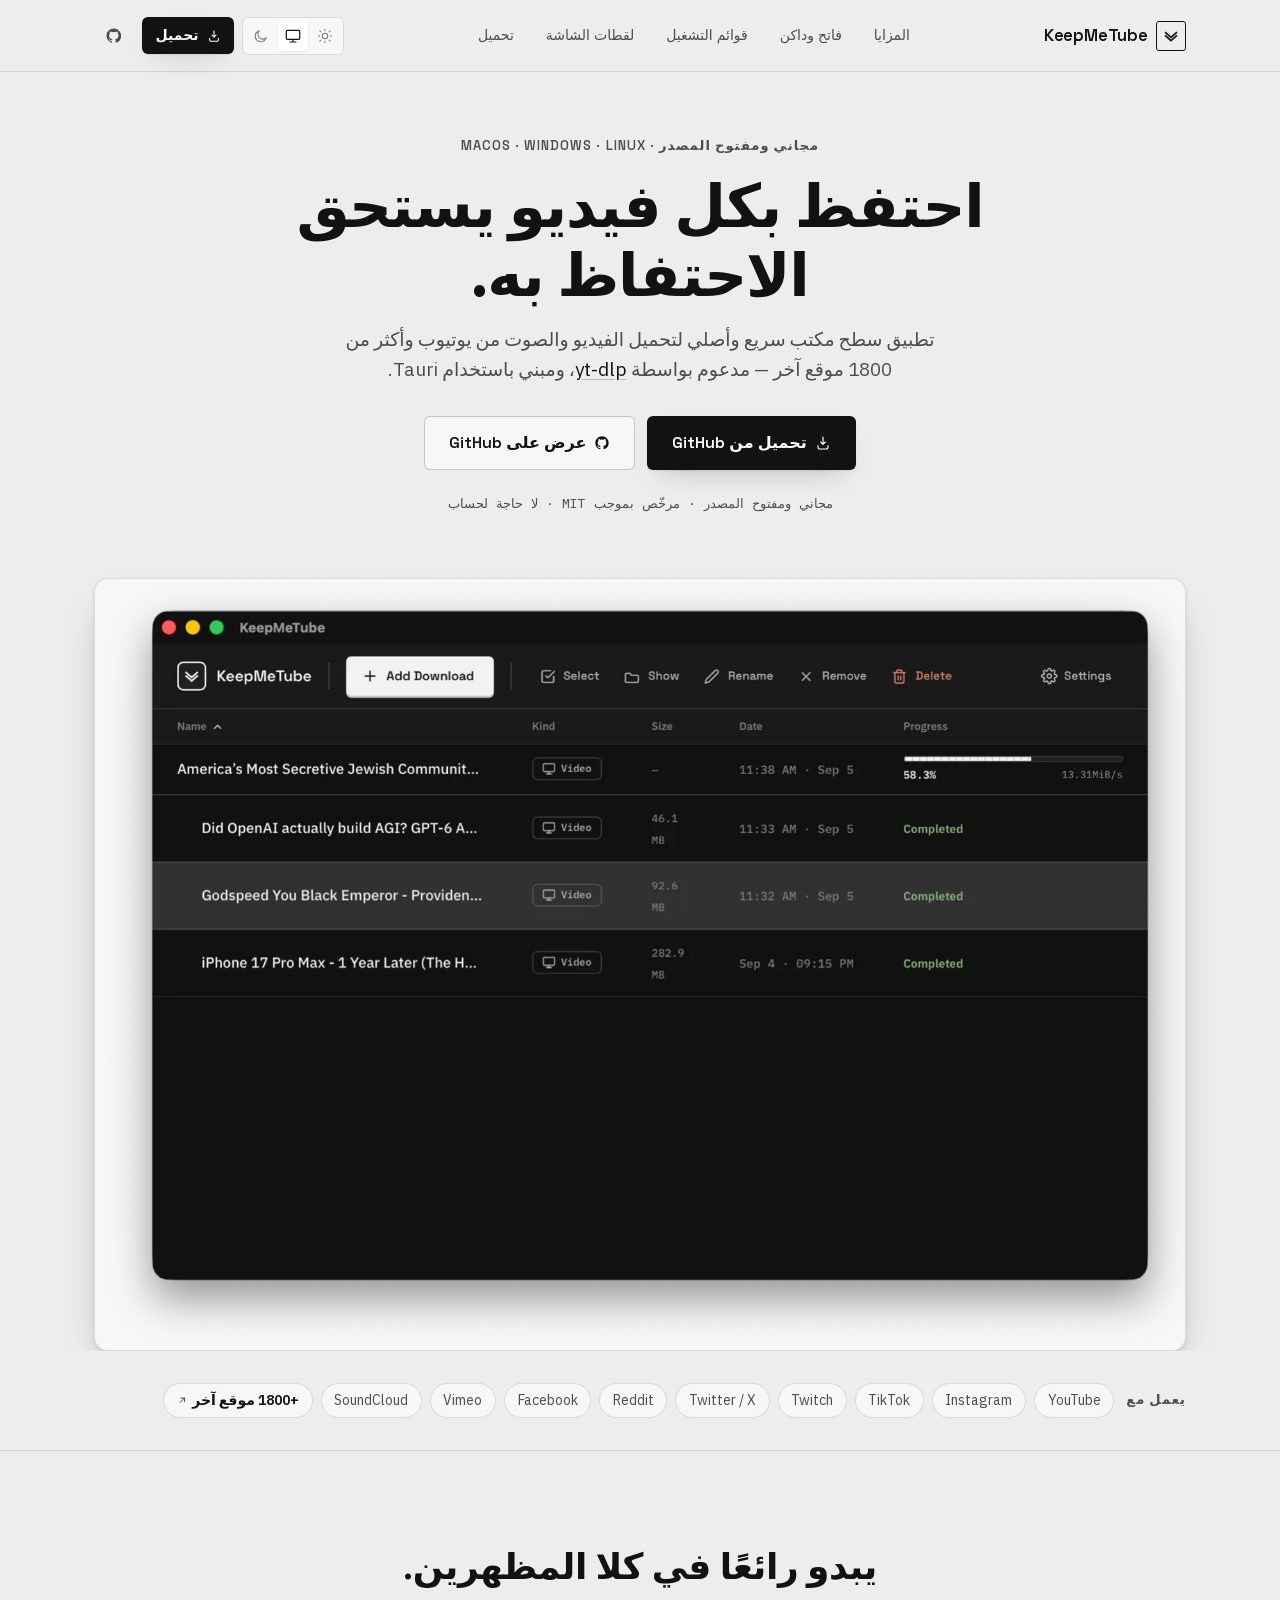
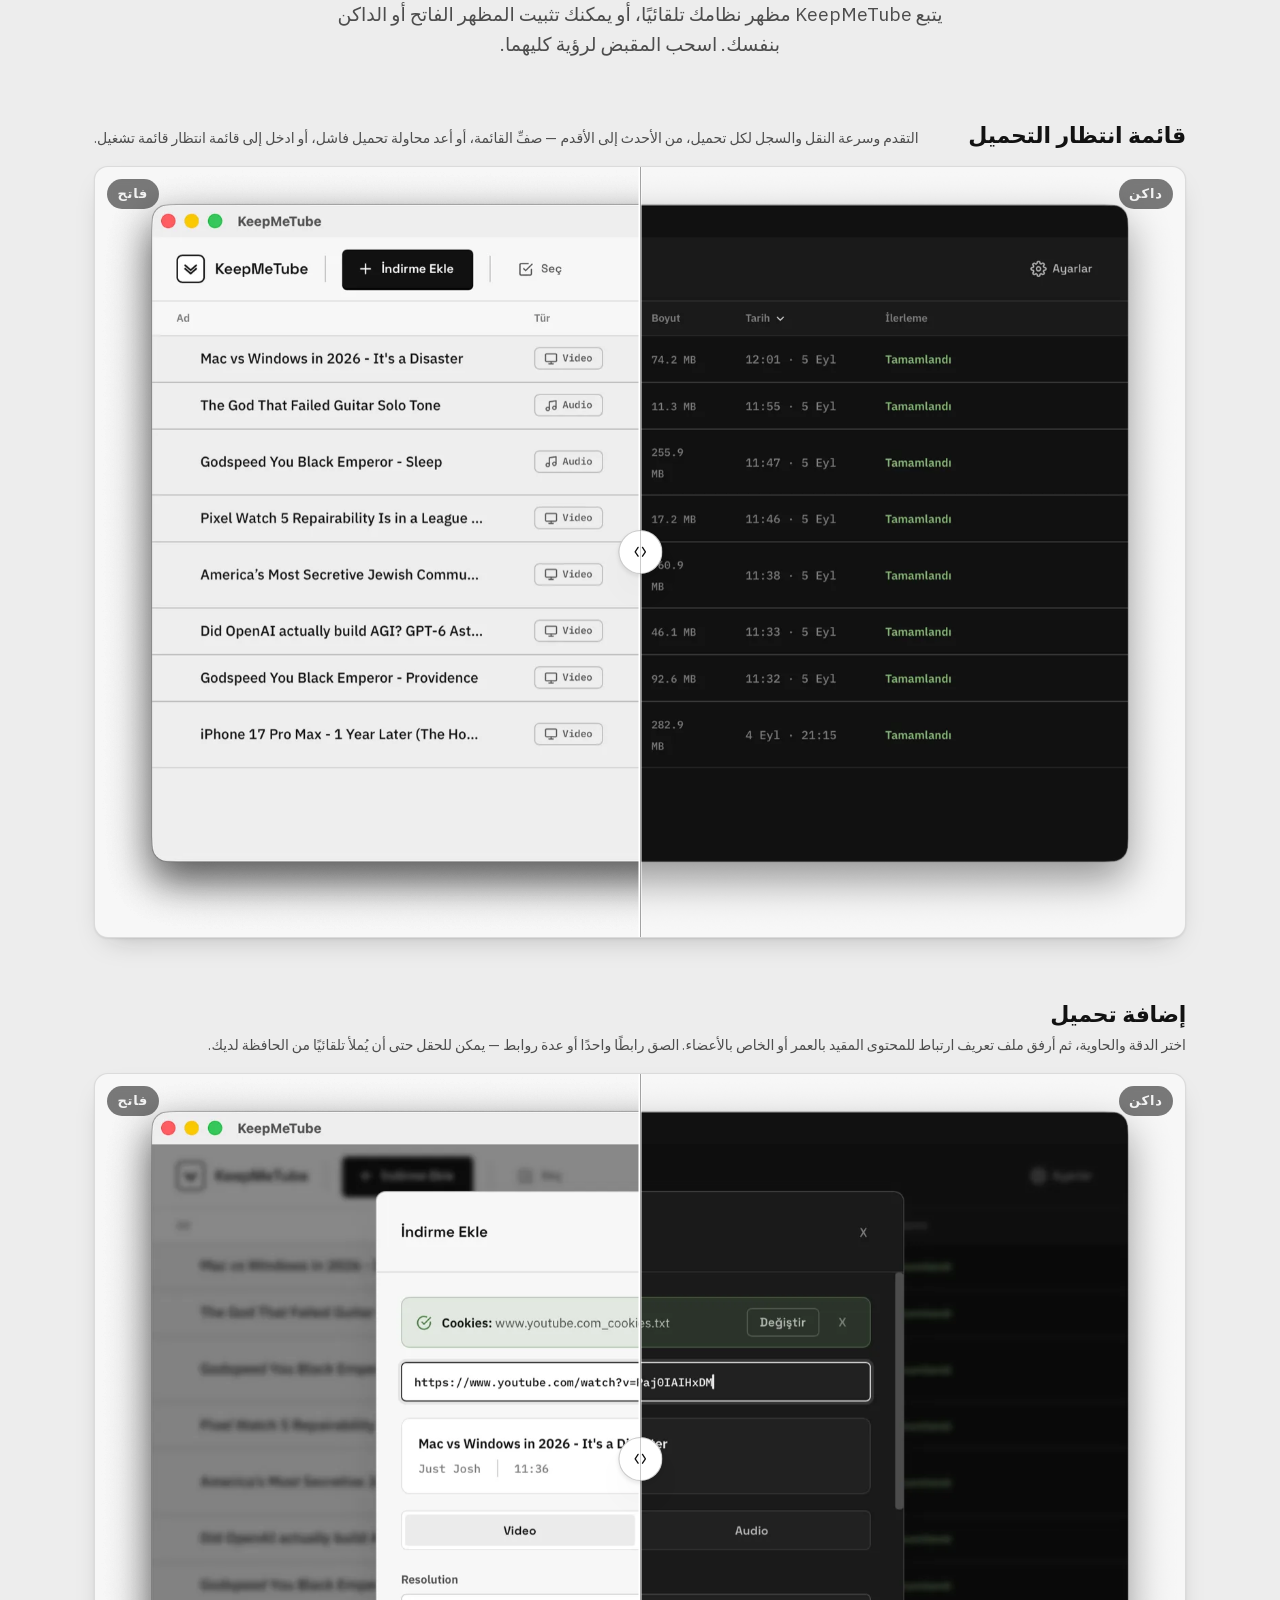
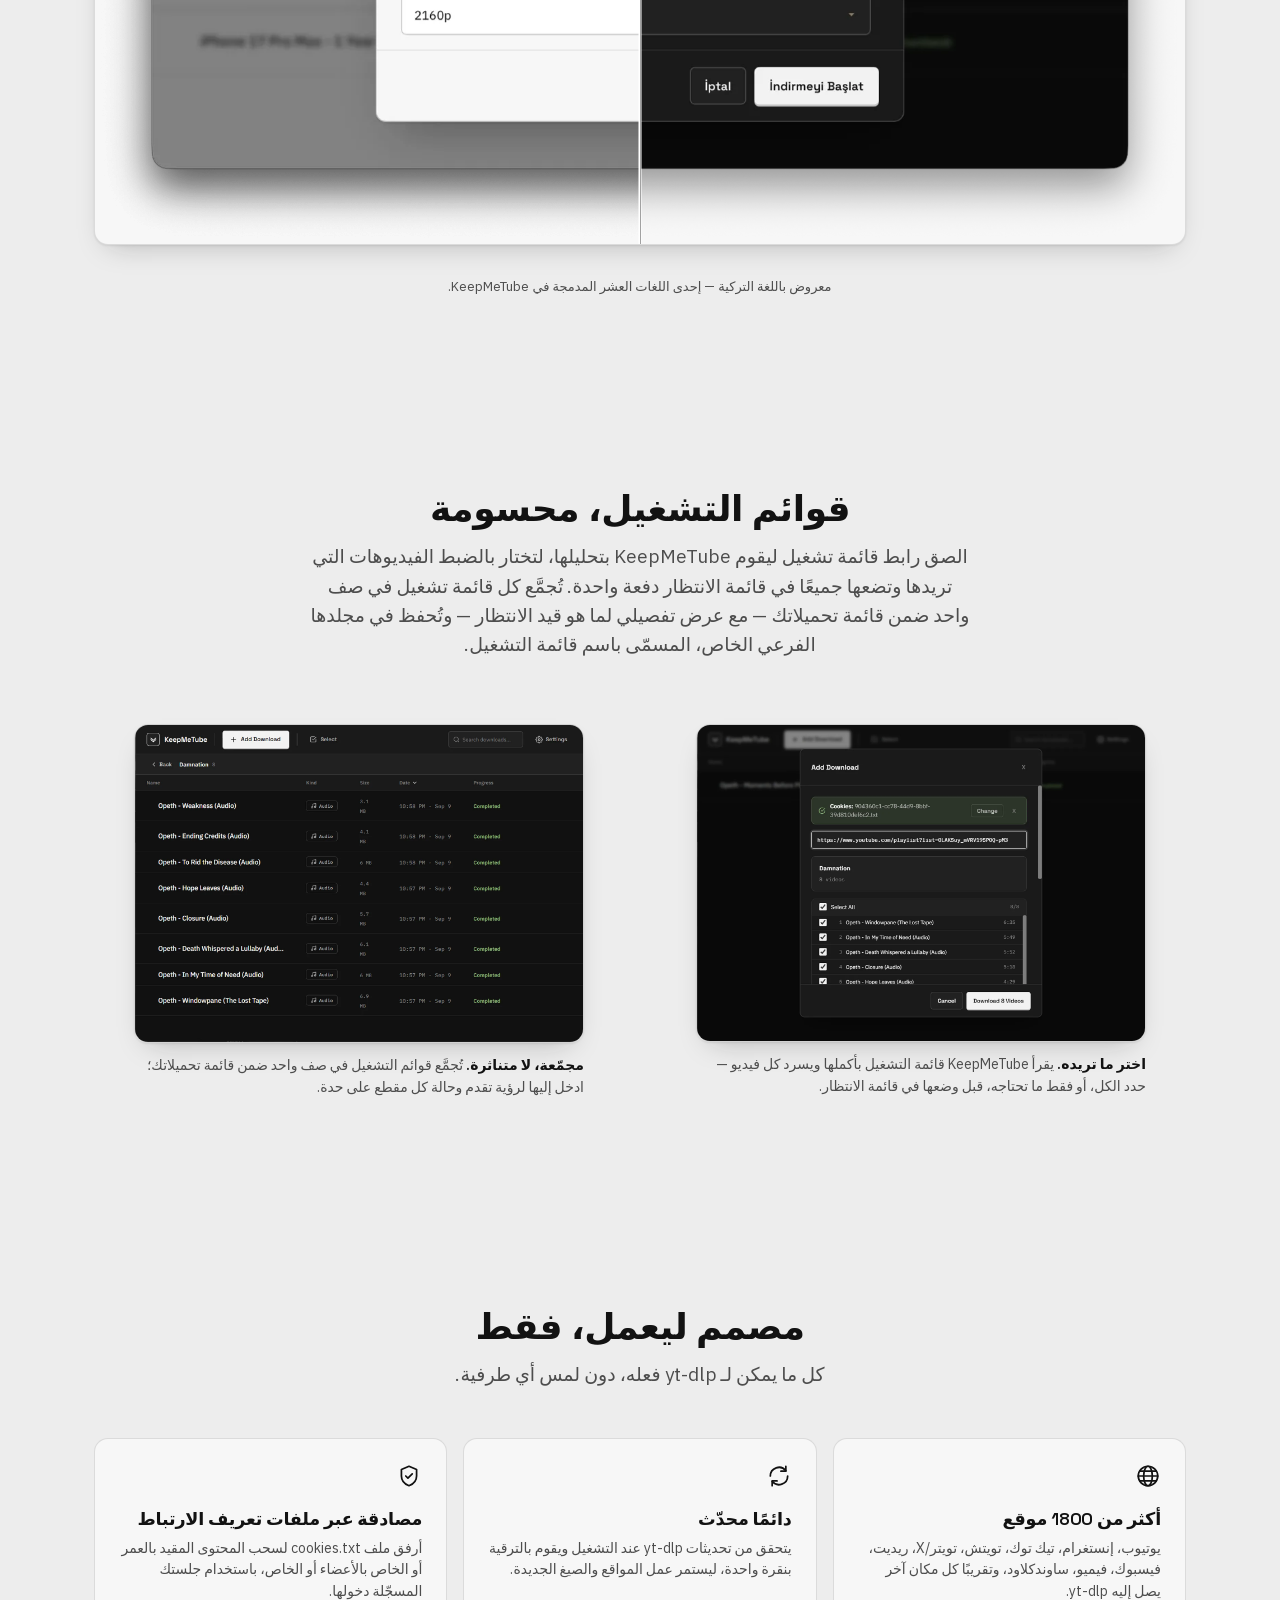
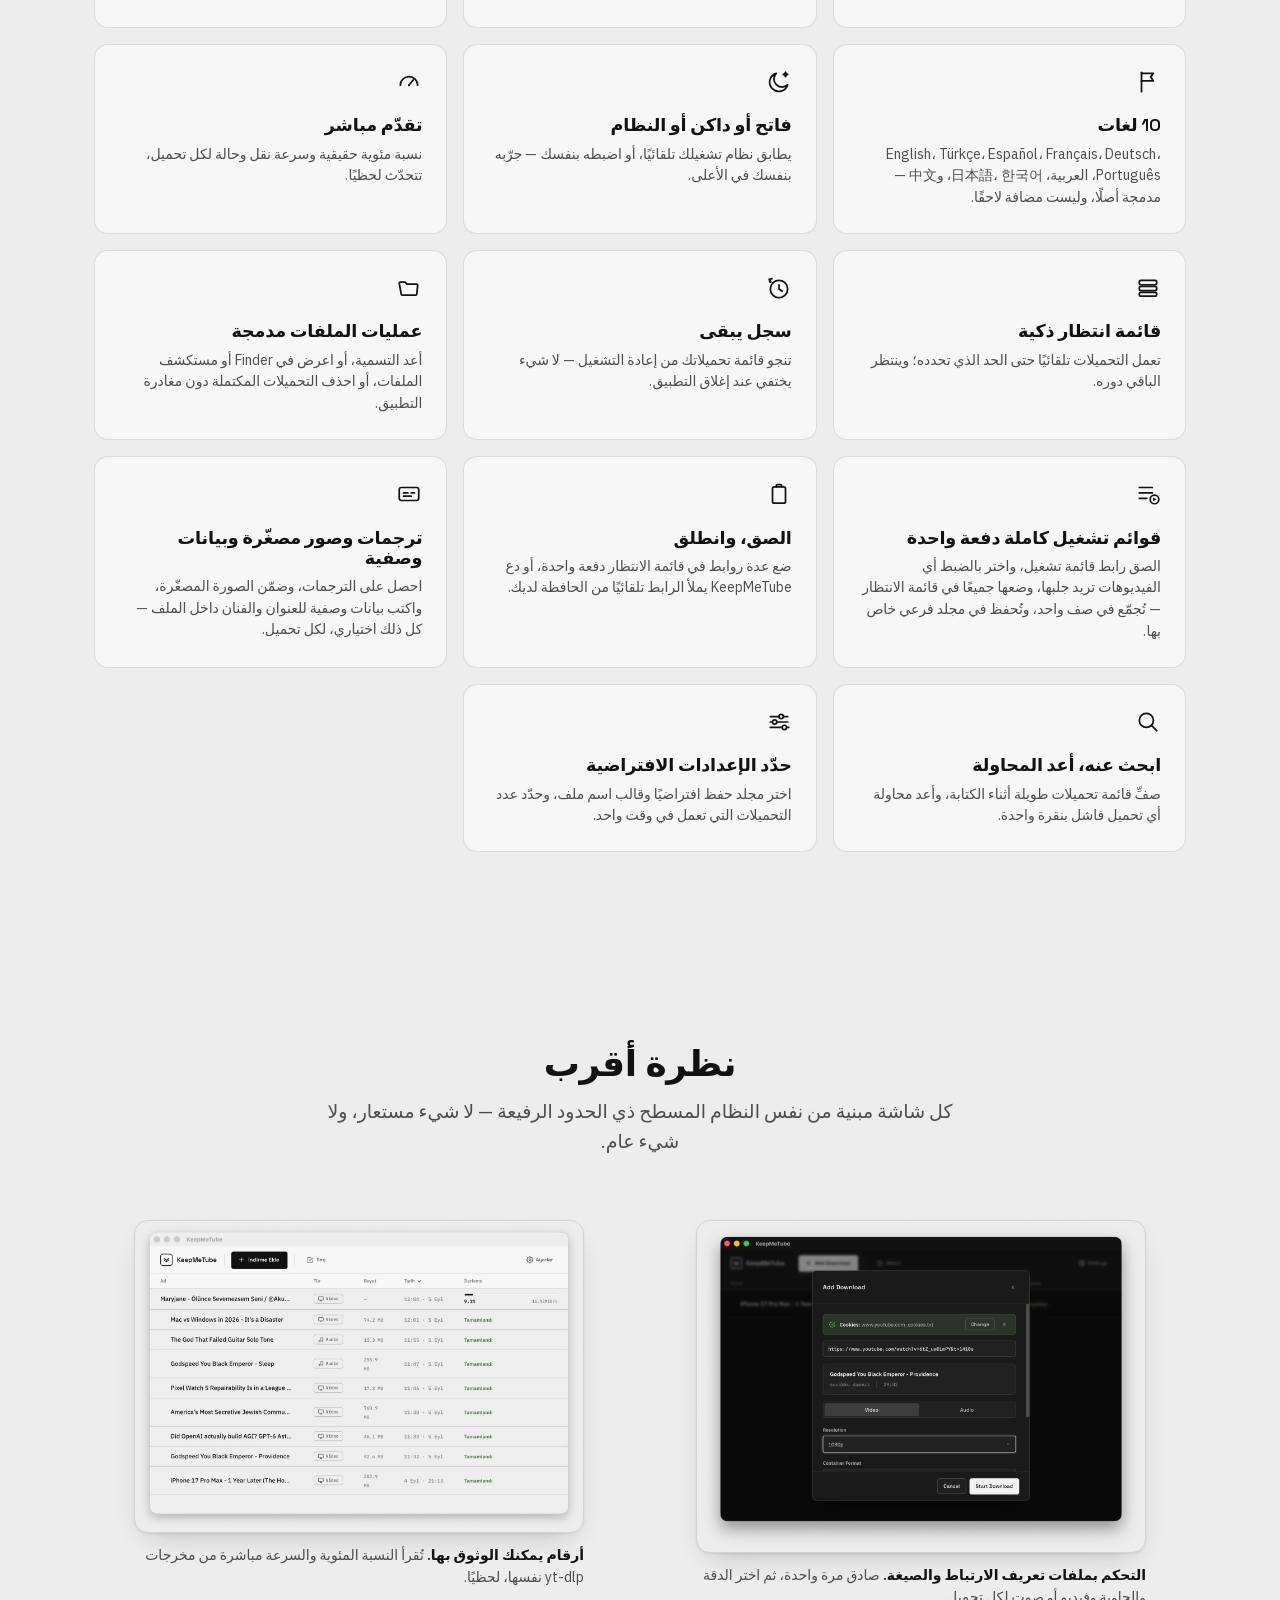
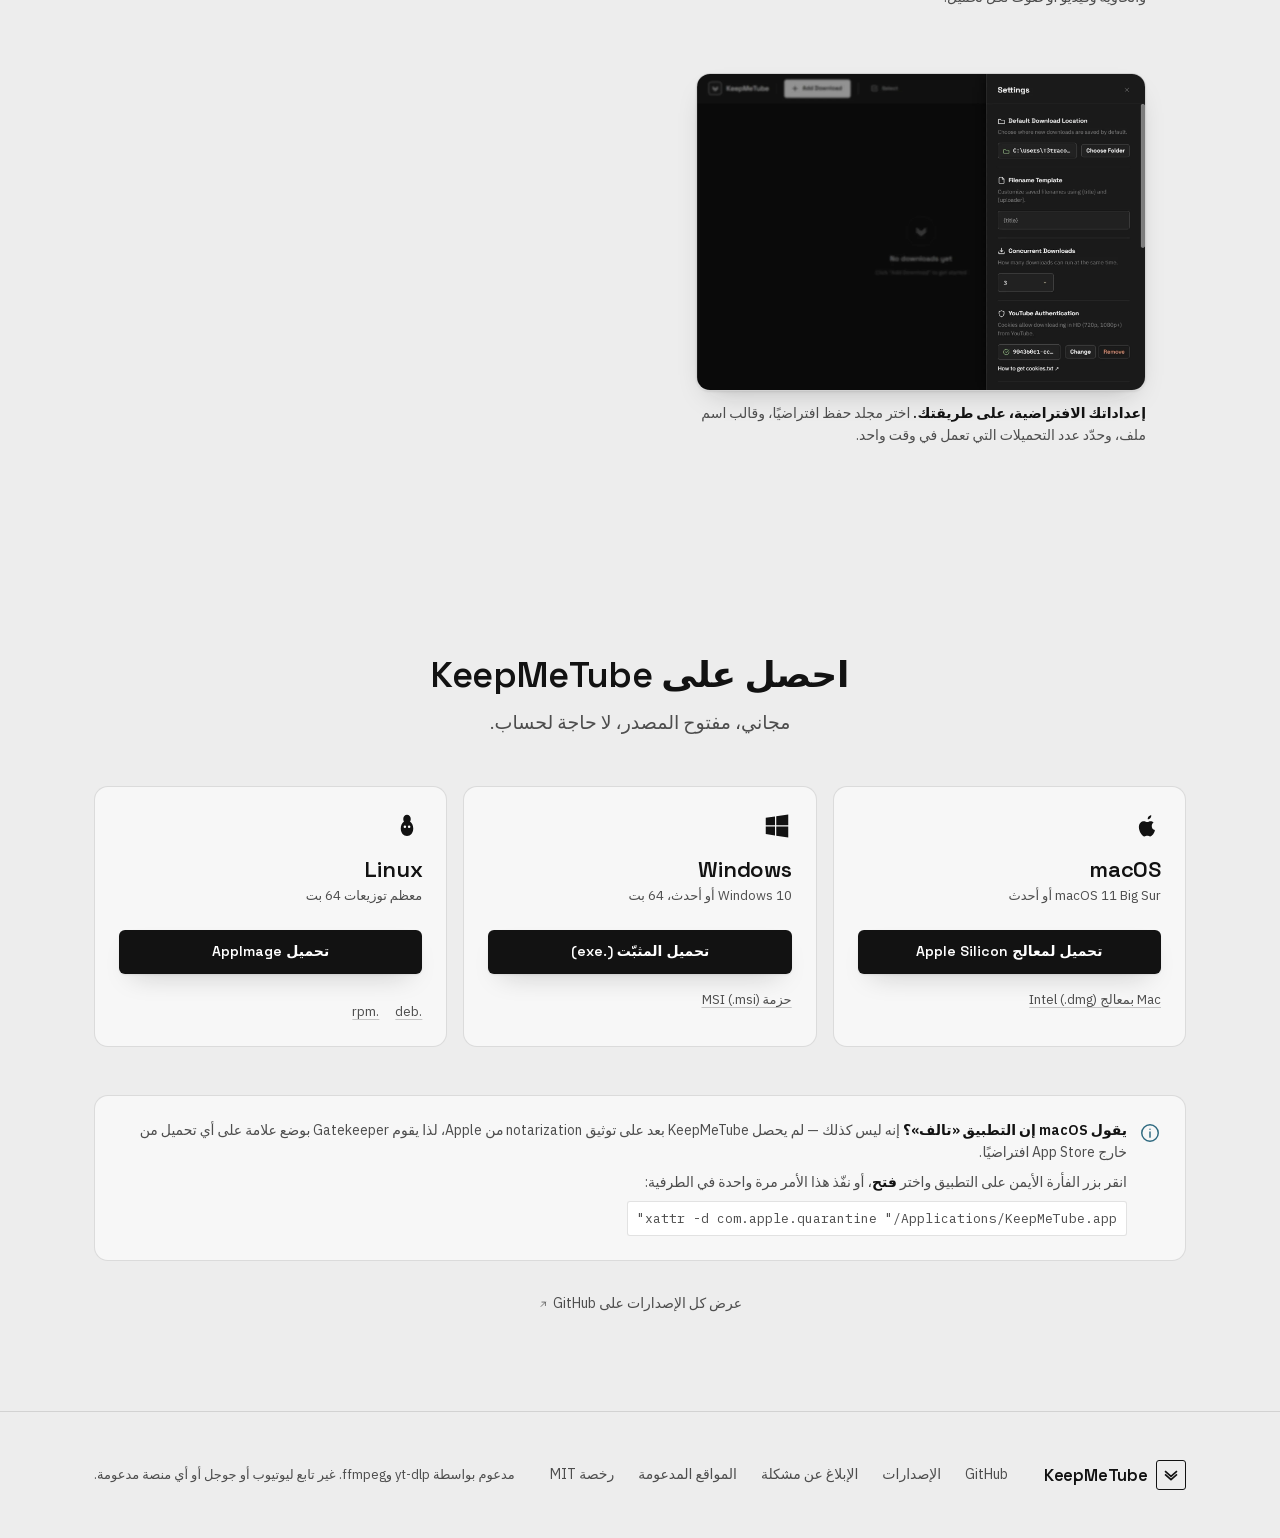
==== commit e38bde5a: "Add playlist downloads, bulk queueing, and other new features to the site copy; give playlists a ded" ====
--- a/ar/index.html
+++ b/ar/index.html
@@ -165,6 +165,29 @@
 <symbol id="icon-drag" viewBox="0 0 24 24" fill="none" stroke="currentColor" stroke-width="1.8" stroke-linecap="round" stroke-linejoin="round">
   <path d="M9 6 5 12l4 6M15 6l4 6-4 6"/>
 </symbol>
+<symbol id="icon-playlist" viewBox="0 0 24 24" fill="none" stroke="currentColor" stroke-width="1.6" stroke-linecap="round" stroke-linejoin="round">
+  <path d="M4 6h12M4 11h12M4 16h7"/>
+  <circle cx="18" cy="17" r="4"/>
+  <path d="M16.7 15.3v3.4l3-1.7-3-1.7Z" fill="currentColor" stroke="none"/>
+</symbol>
+<symbol id="icon-clipboard" viewBox="0 0 24 24" fill="none" stroke="currentColor" stroke-width="1.6" stroke-linecap="round" stroke-linejoin="round">
+  <rect x="6" y="5.5" width="12" height="15" rx="1.6"/>
+  <path d="M9.5 5.5V4.3a1 1 0 0 1 1-1h3a1 1 0 0 1 1 1V5.5"/>
+</symbol>
+<symbol id="icon-captions" viewBox="0 0 24 24" fill="none" stroke="currentColor" stroke-width="1.6" stroke-linecap="round" stroke-linejoin="round">
+  <rect x="3" y="6" width="18" height="12" rx="2"/>
+  <path d="M7 11h4M7 14h7M14 11h3"/>
+</symbol>
+<symbol id="icon-search" viewBox="0 0 24 24" fill="none" stroke="currentColor" stroke-width="1.6" stroke-linecap="round" stroke-linejoin="round">
+  <circle cx="10.5" cy="10.5" r="6.5"/>
+  <path d="M20 20l-4.8-4.8"/>
+</symbol>
+<symbol id="icon-sliders" viewBox="0 0 24 24" fill="none" stroke="currentColor" stroke-width="1.6" stroke-linecap="round" stroke-linejoin="round">
+  <path d="M4 7h10M17 7h3M4 12h4M11 12h9M4 17h13M20 17h1"/>
+  <circle cx="14" cy="7" r="2" fill="var(--bg-1)"/>
+  <circle cx="8" cy="12" r="2" fill="var(--bg-1)"/>
+  <circle cx="17" cy="17" r="2" fill="var(--bg-1)"/>
+</symbol>
 </defs>
 </svg>
 
@@ -180,6 +203,7 @@
     <nav class="site-nav" aria-label="Primary">
       <a href="#features">المزايا</a>
       <a href="#compare">فاتح وداكن</a>
+      <a href="#playlists">قوائم التشغيل</a>
       <a href="#screenshots">لقطات الشاشة</a>
       <a href="#download">تحميل</a>
     </nav>
@@ -210,6 +234,7 @@
 <div class="mobile-nav" id="mobile-nav" data-mobile-nav hidden>
   <a href="#features">المزايا</a>
   <a href="#compare">فاتح وداكن</a>
+  <a href="#playlists">قوائم التشغيل</a>
   <a href="#screenshots">لقطات الشاشة</a>
   <a href="#download">تحميل</a>
   <a href="https://github.com/Tetracon05/KeepMeTube">GitHub</a>
@@ -276,7 +301,7 @@
       <div class="compare-block reveal">
         <div class="compare-block__head">
           <h3>قائمة انتظار التحميل</h3>
-          <p>التقدم وسرعة النقل والسجل لكل تحميل، بنظرة واحدة.</p>
+          <p>التقدم وسرعة النقل والسجل لكل تحميل، من الأحدث إلى الأقدم — صفِّ القائمة، أو أعد محاولة تحميل فاشل، أو ادخل إلى قائمة انتظار قائمة تشغيل.</p>
         </div>
         <div class="compare" data-compare>
           <div class="compare__frame" data-compare-frame style="aspect-ratio: 1600 / 1131;">
@@ -302,7 +327,7 @@
       <div class="compare-block reveal">
         <div class="compare-block__head">
           <h3>إضافة تحميل</h3>
-          <p>اختر الدقة والحاوية، ثم أرفق ملف تعريف ارتباط للمحتوى المقيد بالعمر أو الخاص بالأعضاء.</p>
+          <p>اختر الدقة والحاوية، ثم أرفق ملف تعريف ارتباط للمحتوى المقيد بالعمر أو الخاص بالأعضاء. الصق رابطًا واحدًا أو عدة روابط — يمكن للحقل حتى أن يُملأ تلقائيًا من الحافظة لديك.</p>
         </div>
         <div class="compare" data-compare>
           <div class="compare__frame" data-compare-frame style="aspect-ratio: 1600 / 1131;">
@@ -329,6 +354,30 @@
     </div>
   </section>
 
+  <section class="showcase" id="playlists">
+    <div class="wrap">
+      <h2>قوائم التشغيل، محسومة</h2>
+      <p class="section-lead">الصق رابط قائمة تشغيل ليقوم KeepMeTube بتحليلها، لتختار بالضبط الفيديوهات التي تريدها وتضعها جميعًا في قائمة الانتظار دفعة واحدة. تُجمَّع كل قائمة تشغيل في صف واحد ضمن قائمة تحميلاتك — مع عرض تفصيلي لما هو قيد الانتظار — وتُحفظ في مجلدها الفرعي الخاص، المسمّى باسم قائمة التشغيل.</p>
+
+      <div class="showcase-grid">
+        <figure class="showcase-item reveal">
+          <picture>
+            <source srcset="/assets/screenshots/playlist-picker-dark.webp" type="image/webp">
+            <img src="/assets/screenshots/playlist-picker-dark.png" alt="نافذة إضافة تحميل تعرض قائمة تشغيل يوتيوب تم تحليلها باسم Damnation تضم 8 فيديوهات مدرجة وجميعها محددة للتحميل" width="1600" height="1131" loading="lazy">
+          </picture>
+          <figcaption><strong>اختر ما تريده.</strong> يقرأ KeepMeTube قائمة التشغيل بأكملها ويسرد كل فيديو — حدد الكل، أو فقط ما تحتاجه، قبل وضعها في قائمة الانتظار.</figcaption>
+        </figure>
+        <figure class="showcase-item reveal">
+          <picture>
+            <source srcset="/assets/screenshots/playlist-list-dark.webp" type="image/webp">
+            <img src="/assets/screenshots/playlist-list-dark.png" alt="قائمة التحميلات بعد الدخول إلى قائمة تشغيل Damnation، تُظهر جميع المقاطع الثمانية مكتملة مع حجم الملف والتقدم لكل منها" width="1600" height="1134" loading="lazy">
+          </picture>
+          <figcaption><strong>مجمّعة، لا متناثرة.</strong> تُجمَّع قوائم التشغيل في صف واحد ضمن قائمة تحميلاتك؛ ادخل إليها لرؤية تقدم وحالة كل مقطع على حدة.</figcaption>
+        </figure>
+      </div>
+    </div>
+  </section>
+
   <section class="features" id="features">
     <div class="wrap">
       <h2>مصمم ليعمل، فقط</h2>
@@ -368,7 +417,7 @@
         <li class="feature-card reveal">
           <svg class="icon icon--feature" aria-hidden="true"><use href="#icon-stack"></use></svg>
           <h3>قائمة انتظار ذكية</h3>
-          <p>يعمل حتى 3 تحميلات في الوقت نفسه؛ والباقي ينتظر دوره تلقائيًا.</p>
+          <p>تعمل التحميلات تلقائيًا حتى الحد الذي تحدده؛ وينتظر الباقي دوره.</p>
         </li>
         <li class="feature-card reveal">
           <svg class="icon icon--feature" aria-hidden="true"><use href="#icon-history"></use></svg>
@@ -379,6 +428,31 @@
           <svg class="icon icon--feature" aria-hidden="true"><use href="#icon-folder"></use></svg>
           <h3>عمليات الملفات مدمجة</h3>
           <p>أعد التسمية، أو اعرض في Finder أو مستكشف الملفات، أو احذف التحميلات المكتملة دون مغادرة التطبيق.</p>
+        </li>
+        <li class="feature-card reveal">
+          <svg class="icon icon--feature" aria-hidden="true"><use href="#icon-playlist"></use></svg>
+          <h3>قوائم تشغيل كاملة دفعة واحدة</h3>
+          <p>الصق رابط قائمة تشغيل، واختر بالضبط أي الفيديوهات تريد جلبها، وضعها جميعًا في قائمة الانتظار — تُجمّع في صف واحد، وتُحفظ في مجلد فرعي خاص بها.</p>
+        </li>
+        <li class="feature-card reveal">
+          <svg class="icon icon--feature" aria-hidden="true"><use href="#icon-clipboard"></use></svg>
+          <h3>الصق، وانطلق</h3>
+          <p>ضع عدة روابط في قائمة الانتظار دفعة واحدة، أو دع KeepMeTube يملأ الرابط تلقائيًا من الحافظة لديك.</p>
+        </li>
+        <li class="feature-card reveal">
+          <svg class="icon icon--feature" aria-hidden="true"><use href="#icon-captions"></use></svg>
+          <h3>ترجمات وصور مصغّرة وبيانات وصفية</h3>
+          <p>احصل على الترجمات، وضمّن الصورة المصغّرة، واكتب بيانات وصفية للعنوان والفنان داخل الملف — كل ذلك اختياري، لكل تحميل.</p>
+        </li>
+        <li class="feature-card reveal">
+          <svg class="icon icon--feature" aria-hidden="true"><use href="#icon-search"></use></svg>
+          <h3>ابحث عنه، أعد المحاولة</h3>
+          <p>صفِّ قائمة تحميلات طويلة أثناء الكتابة، وأعد محاولة أي تحميل فاشل بنقرة واحدة.</p>
+        </li>
+        <li class="feature-card reveal">
+          <svg class="icon icon--feature" aria-hidden="true"><use href="#icon-sliders"></use></svg>
+          <h3>حدّد الإعدادات الافتراضية</h3>
+          <p>اختر مجلد حفظ افتراضيًا وقالب اسم ملف، وحدّد عدد التحميلات التي تعمل في وقت واحد.</p>
         </li>
       </ul>
     </div>
@@ -403,6 +477,13 @@
             <img src="/assets/screenshots/progress-light.png" alt="قائمة التحميلات بالمظهر الفاتح مع تحميل نشط عند 9.1 بالمئة وسرعة نقل 11.92 ميبيبايت في الثانية" width="1600" height="1111" loading="lazy">
           </picture>
           <figcaption><strong>أرقام يمكنك الوثوق بها.</strong> تُقرأ النسبة المئوية والسرعة مباشرة من مخرجات yt-dlp نفسها، لحظيًا.</figcaption>
+        </figure>
+        <figure class="showcase-item reveal">
+          <picture>
+            <source srcset="/assets/screenshots/settings-dark.webp" type="image/webp">
+            <img src="/assets/screenshots/settings-dark.png" alt="لوحة إعدادات KeepMeTube تعرض موقع التحميل الافتراضي وقالب اسم الملف وضوابط التحميلات المتزامنة" width="1600" height="1131" loading="lazy">
+          </picture>
+          <figcaption><strong>إعداداتك الافتراضية، على طريقتك.</strong> اختر مجلد حفظ افتراضيًا، وقالب اسم ملف، وحدّد عدد التحميلات التي تعمل في وقت واحد.</figcaption>
         </figure>
       </div>
     </div>
